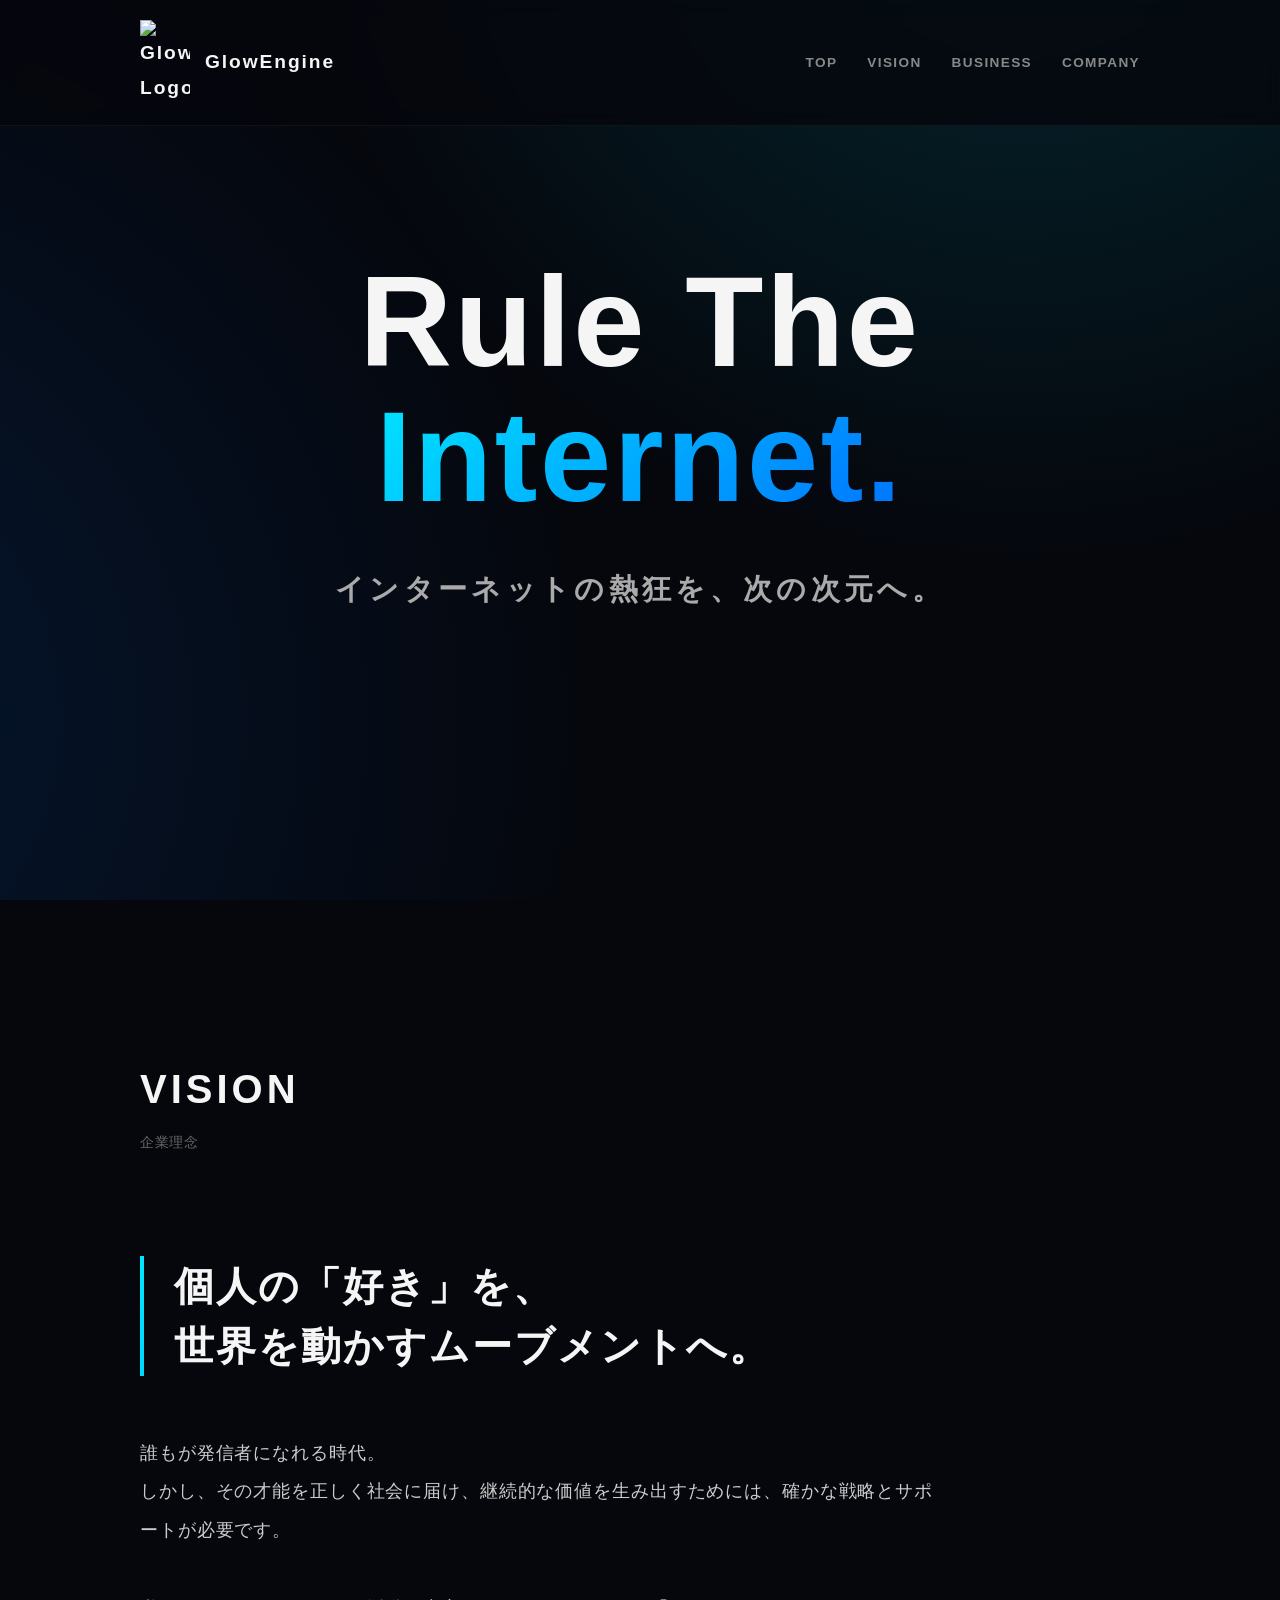
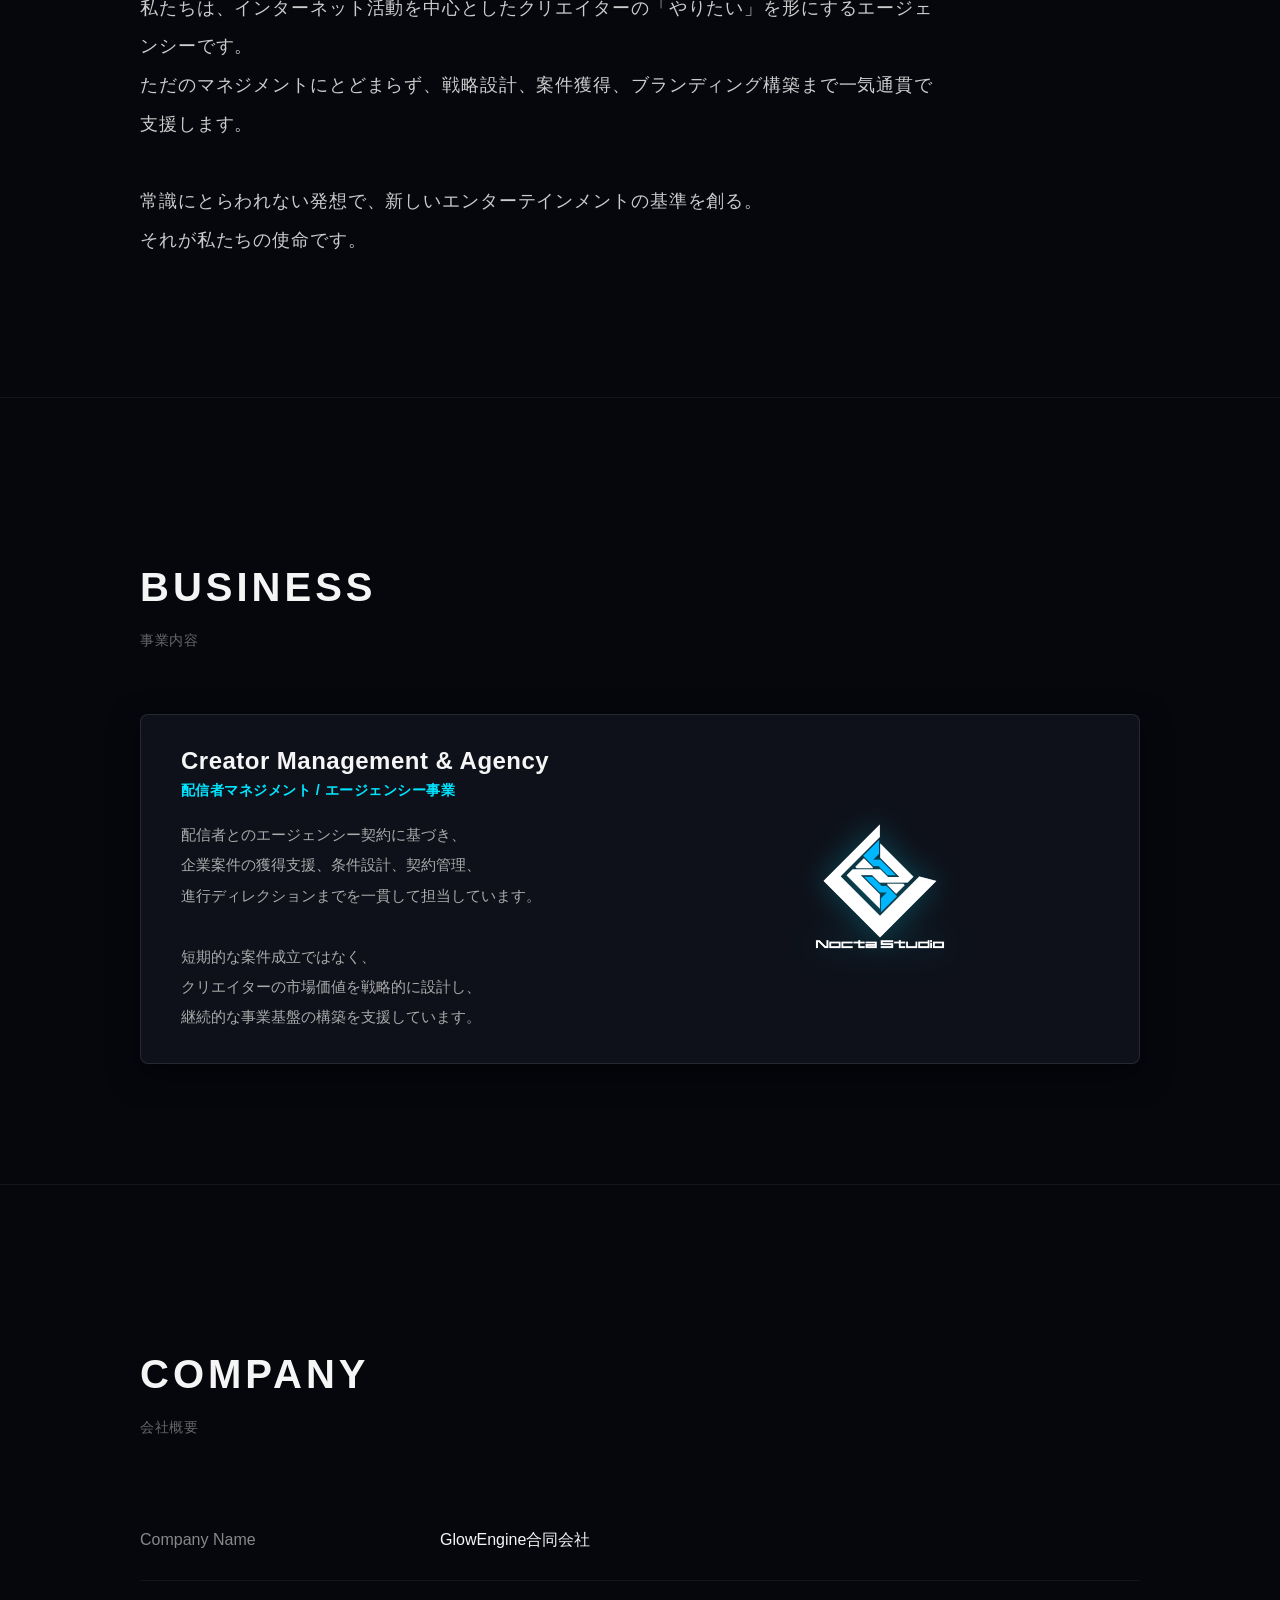
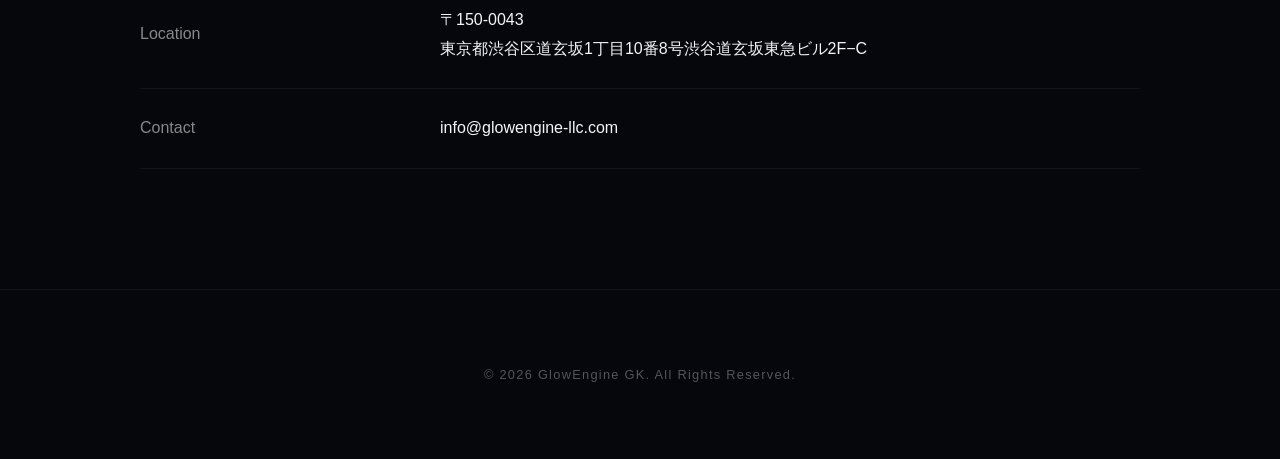
==== index.html @ 09562a4b "Update index.html" ====
<!DOCTYPE html>
<html lang="ja">
<head>
    <meta charset="UTF-8">
    <meta name="viewport" content="width=device-width, initial-scale=1.0">
    <title>GlowEngine合同会社 | CREATOR AGENCY</title>
    <style>
        /* =========================================
            基本設定・カラーパレット
           ========================================= */
        :root { 
            --bg-color: #05070d; 
            --text-color: #f5f5f5; 
            --gradient: linear-gradient(135deg, #00e5ff 0%, #0072ff 100%);
            --accent: #00e5ff; 
            --card-bg: #0e111a; 
        }

        /* スムーズスクロール有効化 */
        html {
            scroll-behavior: smooth;
        }

        body { 
            font-family: "Helvetica Neue", Arial, "Hiragino Sans", sans-serif; 
            margin: 0; 
            background-color: var(--bg-color); 
            background-image: 
                radial-gradient(circle at 80% -20%, rgba(0, 229, 255, 0.15), transparent 50%),
                radial-gradient(circle at -20% 80%, rgba(0, 114, 255, 0.15), transparent 50%);
            background-attachment: fixed; 
            color: var(--text-color); 
            line-height: 1.8; 
            -webkit-font-smoothing: antialiased; 
        }

        a { text-decoration: none; color: inherit; transition: 0.3s; }
        img { max-width: 100%; height: auto; display: block; }
        
        .nowrap { white-space: nowrap; }

        /* =========================================
            レイアウト共通設定
           ========================================= */
        .container { max-width: 1000px; margin: 0 auto; padding: 0 5%; }
        .section { padding: 120px 0; border-bottom: 1px solid rgba(255, 255, 255, 0.05); }
        
        .section-title { 
            font-size: 2.5rem; 
            font-weight: 800; 
            letter-spacing: 0.1em; 
            margin-bottom: 60px; 
            text-transform: uppercase; 
        }
        .section-title span { 
            display: block; 
            font-size: 0.9rem; 
            color: #666; 
            font-weight: 400; 
            margin-top: 5px; 
            letter-spacing: 0.05em; 
        }

        /* =========================================
            ヘッダー（ナビゲーション追加）
           ========================================= */
        header { 
            padding: 20px 0; 
            position: fixed; /* スクロール追従 */
            width: 100%; 
            top: 0; 
            z-index: 100; 
            background: rgba(5, 7, 13, 0.8);
            backdrop-filter: blur(10px);
            border-bottom: 1px solid rgba(255, 255, 255, 0.05);
        }
        .header-inner { display: flex; justify-content: space-between; align-items: center; }
        
        .logo { 
            font-size: 1.2rem; 
            font-weight: bold; 
            letter-spacing: 0.1em;
            display: flex;       
            align-items: center; 
            gap: 15px; 
        }
        
        .header-logo-img {
            width: 50px; 
            height: auto;
        }

        /* ナビゲーションメニュー */
        nav ul {
            display: flex;
            list-style: none;
            gap: 30px;
            margin: 0;
            padding: 0;
        }
        nav ul li a {
            font-size: 0.85rem;
            font-weight: 600;
            letter-spacing: 0.1em;
            color: #888;
            text-transform: uppercase;
        }
        nav ul li a:hover {
            color: var(--accent);
        }

        /* =========================================
            HEROセクション
           ========================================= */
        .hero { height: 100vh; display: flex; align-items: center; justify-content: center; text-align: center; position: relative;}
        .hero .container { width: 100%; } 
        
        .hero-title { 
            font-size: clamp(4rem, 10vw, 8rem); 
            font-weight: 900; 
            line-height: 1.05; 
            letter-spacing: 0.02em; 
            margin: 0;
        }
        .hero-title .highlight {
            background: var(--gradient);
            -webkit-background-clip: text;
            -webkit-text-fill-color: transparent;
            display: inline-block;
        }
        .hero-subtitle {
            color: #aaa; 
            margin-top: 40px; 
            letter-spacing: 0.15em;
            font-size: clamp(1.2rem, 2.5vw, 1.8rem); 
            font-weight: bold;
        }

        /* =========================================
            VISION（企業理念）
           ========================================= */
        .vision-container { display: flex; flex-direction: column; }
        .vision-catch {
            font-size: clamp(1.8rem, 4vw, 2.5rem);
            font-weight: 800;
            line-height: 1.5;
            margin-bottom: 40px;
            letter-spacing: 0.05em;
            border-left: 4px solid;
            border-image: var(--gradient) 1;
            padding-left: 30px;
        }
        .vision-text {
            font-size: 1.1rem;
            color: #ccc;
            line-height: 2.2;
            max-width: 800px;
            letter-spacing: 0.05em;
        }

        /* =========================================
            BUSINESS（事業内容）
           ========================================= */
        .production-card {
            background: var(--card-bg);
            border: 1px solid rgba(255, 255, 255, 0.1);
            padding: 30px 40px;
            display: flex;
            align-items: center;
            justify-content: space-between;
            flex-wrap: wrap;
            gap: 40px;
            border-radius: 8px;
            box-shadow: 0 10px 30px rgba(0, 0, 0, 0.5); 
            overflow: hidden; 
            position: relative; 
        }
        
        .production-info { flex: 1; min-width: 300px; z-index: 2; }
        
        .production-name { 
            font-size: clamp(1.2rem, 3.5vw, 1.5rem); 
            font-weight: 800; 
            margin-bottom: 20px; 
            letter-spacing: 0.02em; 
            line-height: 1.3;
            white-space: nowrap; 
        }
        .production-name span {
            display: block;
            font-size: 0.9rem;
            color: var(--accent);
            margin-top: 5px;
            font-weight: bold;
            white-space: normal; 
        }

        .production-desc { color: #aaa; margin-bottom: 0; font-size: 0.95rem; line-height: 2.0; }

        .production-image-container {
            flex: 1; 
            min-width: 200px; 
            height: 200px; 
            display: flex; 
            align-items: center; 
            justify-content: center; 
            position: relative; 
            z-index: 1;
        }

        /* 事務所アイコン（nocta-icon._white.png）の設定 */
        .production-logo-img {
            max-width: 220px; 
            height: auto;
            position: relative;
            z-index: 2;
            /* 少し光らせるエフェクト */
            filter: drop-shadow(0 0 15px rgba(0, 229, 255, 0.3));
        }

        /* =========================================
            COMPANY（会社概要）
           ========================================= */
        .company-table { width: 100%; border-collapse: collapse; }
        .company-table th, .company-table td { padding: 25px 0; border-bottom: 1px solid rgba(255, 255, 255, 0.05); text-align: left;}
        .company-table th { width: 30%; color: #888; font-weight: normal; }

        /* =========================================
            フッター
           ========================================= */
        footer { padding: 60px 0; text-align: center; font-size: 0.8rem; color: #555; letter-spacing: 0.1em; }

        /* =========================================
            レスポンシブ
           ========================================= */
        @media (max-width: 768px) {
            header { padding: 15px 0; }
            nav { display: none; } /* スマホではナビを非表示にする（一般的） */
            .hero { height: 70vh; }
            .section { padding: 60px 0; }
            .section-title { margin-bottom: 40px; }

            .hero-subtitle { 
                font-size: clamp(0.9rem, 3.5vw, 1.2rem); 
                letter-spacing: 0.05em; 
            }
            .vision-catch { 
                font-size: clamp(1.2rem, 5vw, 1.5rem); 
                padding-left: 15px; 
                letter-spacing: 0.02em; 
            }

            .production-card { 
                padding: 25px 20px; 
                gap: 10px; 
                flex-direction: column; 
            }
            .production-image-container { 
                order: -1; 
                height: 120px; 
                min-width: 100%; 
            }
            .production-logo-img { max-width: 140px; } 
            
            .company-table th, .company-table td { display: block; width: 100%; padding: 10px 0;}
            .company-table th { border: none; padding-bottom: 0; }
            .production-name { white-space: normal; } 
            .pc-br { display: none; }
        }
    </style>
</head>
<body>

    <header>
        <div class="container header-inner">
            <a href="#" class="logo">
                <img src="./company_logo.png" alt="GlowEngine Logo" class="header-logo-img">
                <span>GlowEngine</span>
            </a>
            <nav>
                <ul>
                    <li><a href="#">Top</a></li>
                    <li><a href="#vision">Vision</a></li>
                    <li><a href="#business">Business</a></li>
                    <li><a href="#company">Company</a></li>
                </ul>
            </nav>
        </div>
    </header>

    <section class="hero">
        <div class="container">
            <h1 class="hero-title">Rule The<br><span class="highlight">Internet.</span></h1>
            <p class="hero-subtitle">インターネットの熱狂を、<span class="nowrap">次の次元へ。</span></p>
        </div>
    </section>

    <section id="vision" class="section">
        <div class="container vision-container">
            <h2 class="section-title">Vision<span>企業理念</span></h2>
            
            <h3 class="vision-catch">
                個人の「好き」を、<br>
                世界を動かす<span class="nowrap">ムーブメントへ。</span>
            </h3>
            
            <p class="vision-text">
                誰もが発信者になれる時代。<br>
                しかし、その才能を正しく社会に届け、継続的な価値を生み出すためには、確かな戦略とサポートが必要です。<br><br class="pc-br">
                私たちは、インターネット活動を中心としたクリエイターの「やりたい」を形にするエージェンシーです。<br>
                ただのマネジメントにとどまらず、戦略設計、案件獲得、ブランディング構築まで一気通貫で支援します。<br><br class="pc-br">
                常識にとらわれない発想で、新しいエンターテインメントの基準を創る。<br>
                それが私たちの使命です。
            </p>
        </div>
    </section>

    <section id="business" class="section">
        <div class="container">
            <h2 class="section-title">Business<span>事業内容</span></h2>
            
            <div class="production-card">
                <div class="production-info">
                    <div class="production-name">
                        Creator Management & Agency
                        <span>配信者マネジメント / エージェンシー事業</span>
                    </div>
                    <p class="production-desc">
                        配信者とのエージェンシー契約に基づき、<br class="pc-br">
                        企業案件の獲得支援、条件設計、契約管理、<br class="pc-br">
                        進行ディレクションまでを一貫して担当しています。<br>
                        <br class="pc-br">
                        短期的な案件成立ではなく、<br class="pc-br">
                        クリエイターの市場価値を戦略的に設計し、<br class="pc-br">
                        継続的な事業基盤の構築を支援しています。
                    </p>
                </div>
                
                <div class="production-image-container">
                    <img src="./nocta-icon._white.png" alt="Nocta Icon" class="production-logo-img">
                </div>
            </div>
        </div>
    </section>

    <section id="company" class="section">
        <div class="container">
            <h2 class="section-title">Company<span>会社概要</span></h2>
            <table class="company-table">
                <tr><th>Company Name</th><td>GlowEngine合同会社</td></tr>
                <tr><th>Location</th><td>〒150-0043<br>東京都渋谷区道玄坂1丁目10番8号渋谷道玄坂東急ビル2F−C</td></tr>
                <tr><th>Contact</th><td>info@glowengine-llc.com</td></tr>
            </table>
        </div>
    </section>

    <footer>
        <div class="container">
            <p>&copy; 2026 GlowEngine GK. All Rights Reserved.</p>
        </div>
    </footer>

</body>
</html>
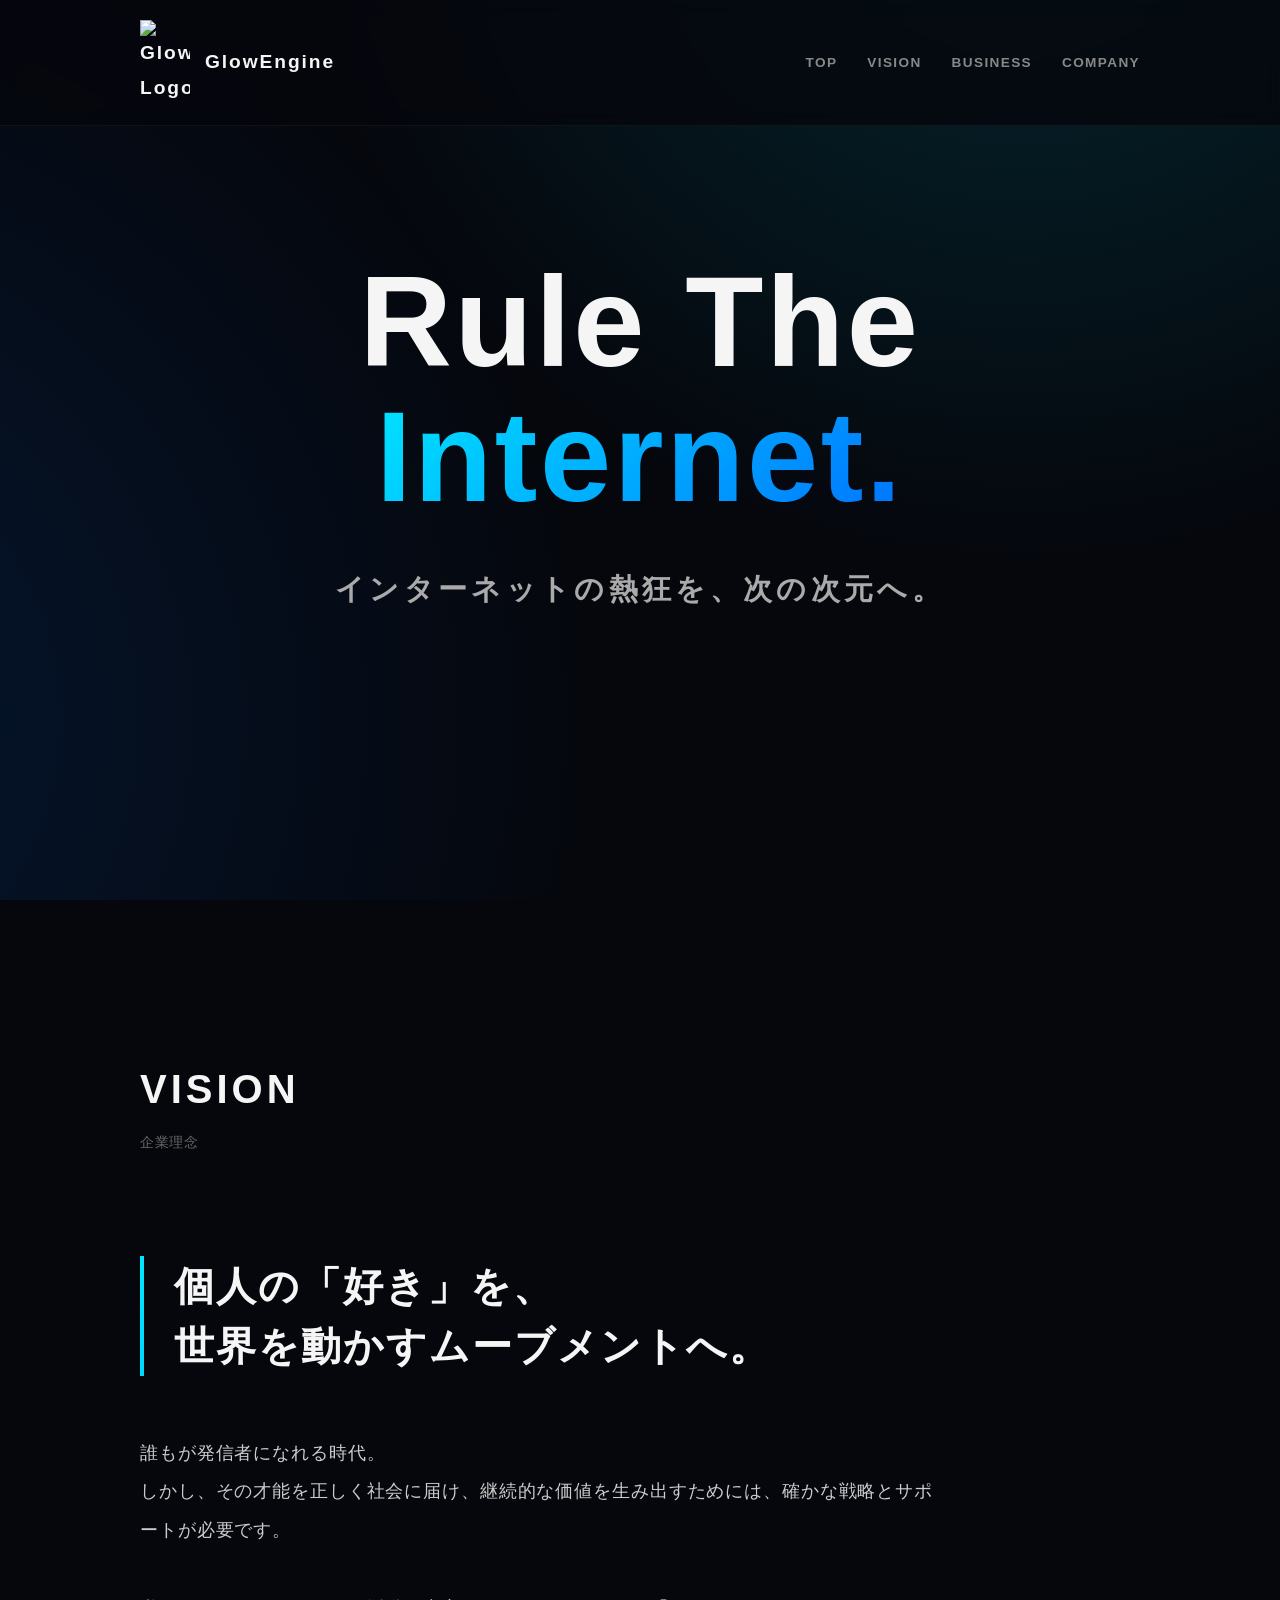
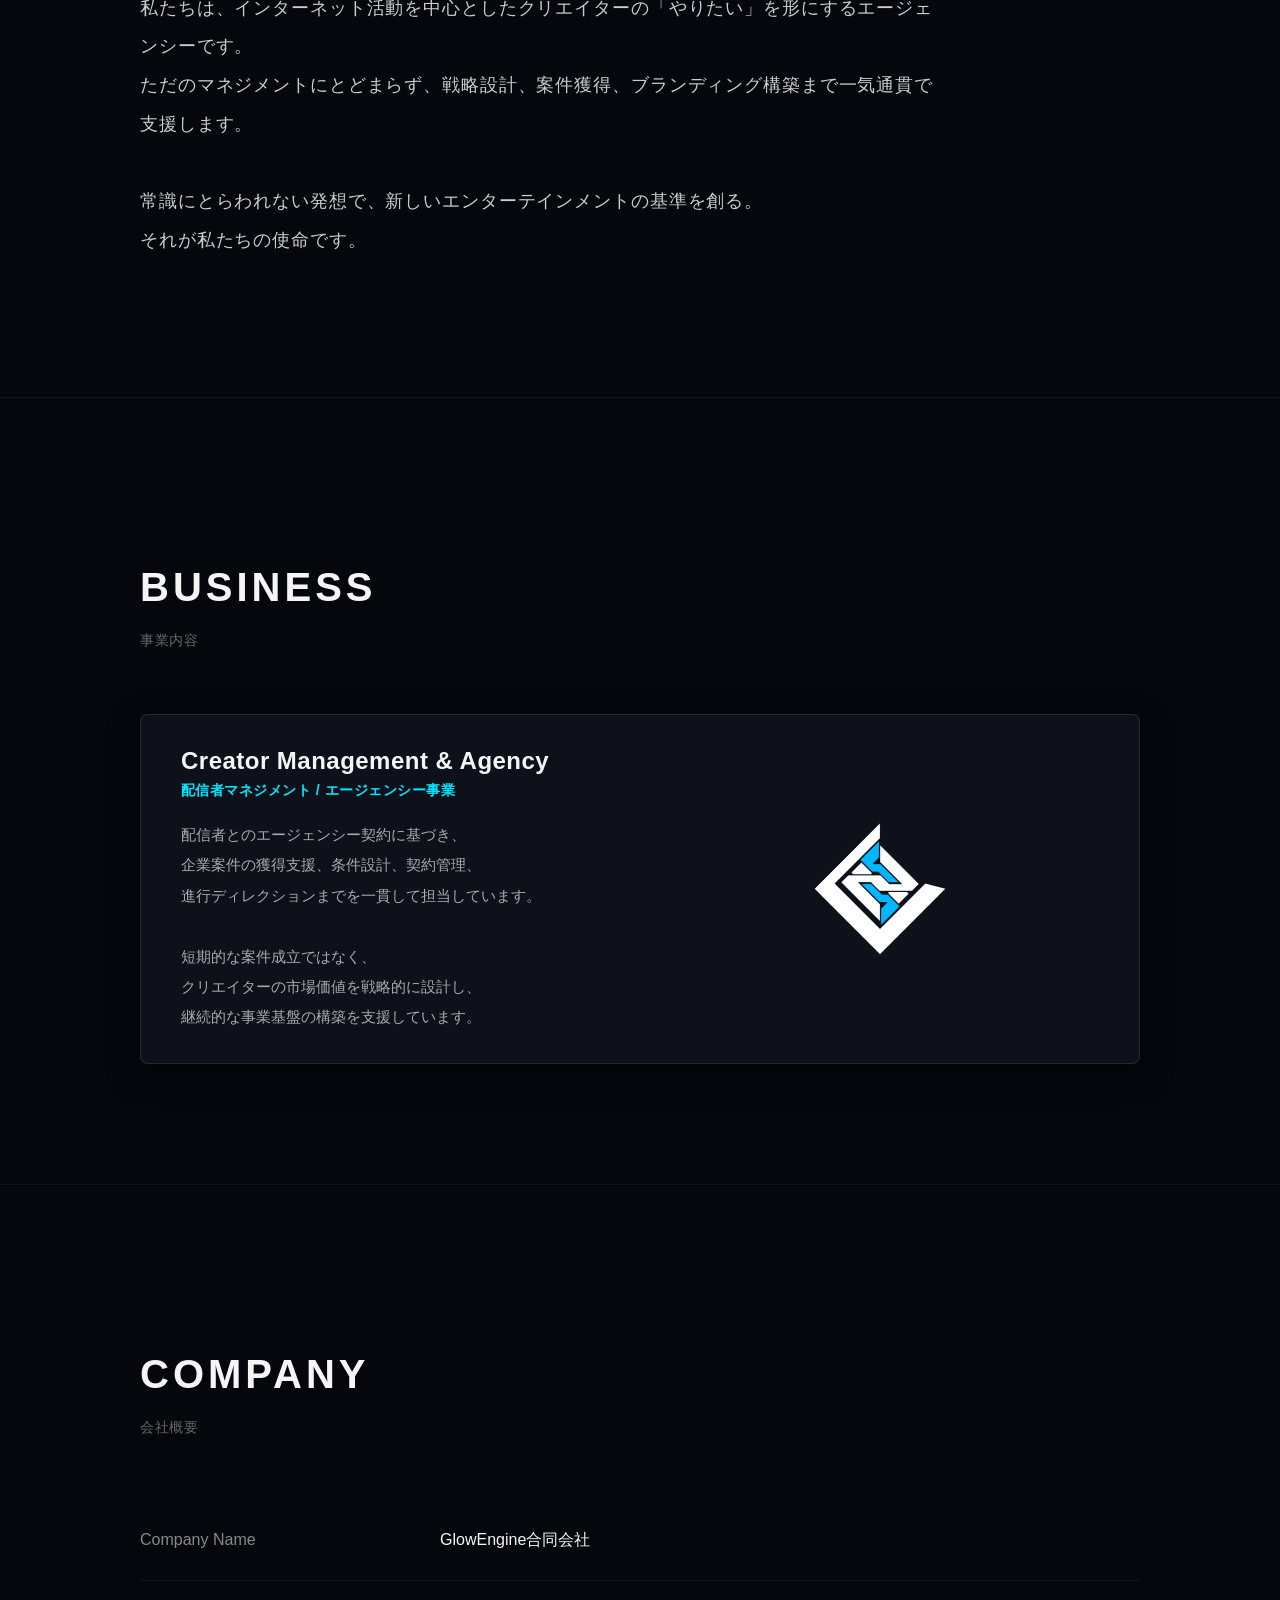
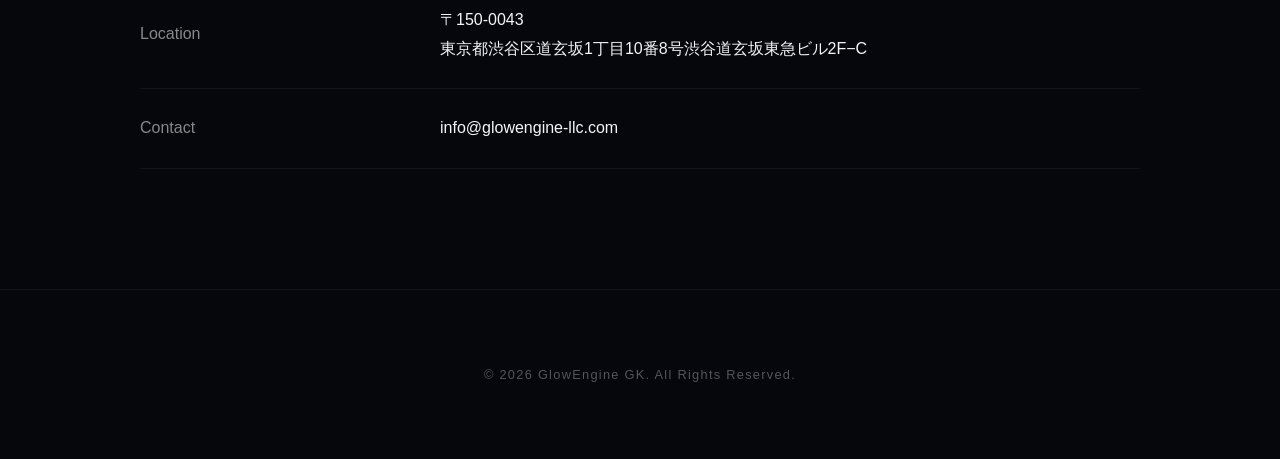
==== commit 1d947186: "Update index.html" ====
--- a/index.html
+++ b/index.html
@@ -1,364 +1,428 @@
 <!DOCTYPE html>
 <html lang="ja">
 <head>
-    <meta charset="UTF-8">
-    <meta name="viewport" content="width=device-width, initial-scale=1.0">
-    <title>GlowEngine合同会社 | CREATOR AGENCY</title>
-    <style>
-        /* =========================================
-            基本設定・カラーパレット
-           ========================================= */
-        :root { 
-            --bg-color: #05070d; 
-            --text-color: #f5f5f5; 
-            --gradient: linear-gradient(135deg, #00e5ff 0%, #0072ff 100%);
-            --accent: #00e5ff; 
-            --card-bg: #0e111a; 
-        }
-
-        /* スムーズスクロール有効化 */
-        html {
-            scroll-behavior: smooth;
-        }
-
-        body { 
-            font-family: "Helvetica Neue", Arial, "Hiragino Sans", sans-serif; 
-            margin: 0; 
-            background-color: var(--bg-color); 
-            background-image: 
-                radial-gradient(circle at 80% -20%, rgba(0, 229, 255, 0.15), transparent 50%),
-                radial-gradient(circle at -20% 80%, rgba(0, 114, 255, 0.15), transparent 50%);
-            background-attachment: fixed; 
-            color: var(--text-color); 
-            line-height: 1.8; 
-            -webkit-font-smoothing: antialiased; 
-        }
-
-        a { text-decoration: none; color: inherit; transition: 0.3s; }
-        img { max-width: 100%; height: auto; display: block; }
+<meta charset="UTF-8">
+<meta name="viewport" content="width=device-width, initial-scale=1.0">
+<title>GlowEngine合同会社 | CREATOR AGENCY</title>
+
+<style>
+:root { 
+    --bg-color: #05070d; 
+    --text-color: #f5f5f5; 
+    --gradient: linear-gradient(135deg, #00e5ff 0%, #0072ff 100%);
+    --accent: #00e5ff; 
+    --card-bg: #0e111a; 
+}
+
+html {
+    scroll-behavior: smooth;
+}
+
+body { 
+    font-family: "Helvetica Neue", Arial, "Hiragino Sans", sans-serif; 
+    margin: 0; 
+    background-color: var(--bg-color); 
+    background-image: 
+        radial-gradient(circle at 80% -20%, rgba(0, 229, 255, 0.15), transparent 50%),
+        radial-gradient(circle at -20% 80%, rgba(0, 114, 255, 0.15), transparent 50%);
+    background-attachment: fixed; 
+    color: var(--text-color); 
+    line-height: 1.8; 
+    -webkit-font-smoothing: antialiased; 
+}
+
+a { text-decoration: none; color: inherit; transition: 0.3s; }
+img { max-width: 100%; height: auto; display: block; }
+
+.nowrap { white-space: nowrap; }
+
+.container { max-width: 1000px; margin: 0 auto; padding: 0 5%; }
+.section { padding: 120px 0; border-bottom: 1px solid rgba(255, 255, 255, 0.05); }
+
+.section-title { 
+    font-size: 2.5rem; 
+    font-weight: 800; 
+    letter-spacing: 0.1em; 
+    margin-bottom: 60px; 
+    text-transform: uppercase; 
+}
+
+.section-title span { 
+    display: block; 
+    font-size: 0.9rem; 
+    color: #666; 
+    font-weight: 400; 
+    margin-top: 5px; 
+    letter-spacing: 0.05em; 
+}
+
+header { 
+    padding: 20px 0; 
+    position: fixed;
+    width: 100%; 
+    top: 0; 
+    z-index: 100; 
+    background: rgba(5, 7, 13, 0.8);
+    backdrop-filter: blur(10px);
+    border-bottom: 1px solid rgba(255, 255, 255, 0.05);
+}
+
+.header-inner { 
+    display: flex; 
+    justify-content: space-between; 
+    align-items: center; 
+}
+
+.logo { 
+    font-size: 1.2rem; 
+    font-weight: bold; 
+    letter-spacing: 0.1em;
+    display: flex;       
+    align-items: center; 
+    gap: 15px; 
+}
+
+.header-logo-img {
+    width: 50px; 
+    height: auto;
+}
+
+nav ul {
+    display: flex;
+    list-style: none;
+    gap: 30px;
+    margin: 0;
+    padding: 0;
+}
+
+nav ul li a {
+    font-size: 0.85rem;
+    font-weight: 600;
+    letter-spacing: 0.1em;
+    color: #888;
+    text-transform: uppercase;
+}
+
+nav ul li a:hover {
+    color: var(--accent);
+}
+
+.hero { 
+    height: 100vh; 
+    display: flex; 
+    align-items: center; 
+    justify-content: center; 
+    text-align: center; 
+    position: relative;
+}
+
+.hero .container { width: 100%; } 
+
+.hero-title { 
+    font-size: clamp(4rem, 10vw, 8rem); 
+    font-weight: 900; 
+    line-height: 1.05; 
+    letter-spacing: 0.02em; 
+    margin: 0;
+}
+
+.hero-title .highlight {
+    background: var(--gradient);
+    -webkit-background-clip: text;
+    -webkit-text-fill-color: transparent;
+    display: inline-block;
+}
+
+.hero-subtitle {
+    color: #aaa; 
+    margin-top: 40px; 
+    letter-spacing: 0.15em;
+    font-size: clamp(1.2rem, 2.5vw, 1.8rem); 
+    font-weight: bold;
+}
+
+.vision-container { 
+    display: flex; 
+    flex-direction: column; 
+}
+
+.vision-catch {
+    font-size: clamp(1.8rem, 4vw, 2.5rem);
+    font-weight: 800;
+    line-height: 1.5;
+    margin-bottom: 40px;
+    letter-spacing: 0.05em;
+    border-left: 4px solid;
+    border-image: var(--gradient) 1;
+    padding-left: 30px;
+}
+
+.vision-text {
+    font-size: 1.1rem;
+    color: #ccc;
+    line-height: 2.2;
+    max-width: 800px;
+    letter-spacing: 0.05em;
+}
+
+.production-card {
+    background: var(--card-bg);
+    border: 1px solid rgba(255, 255, 255, 0.1);
+    padding: 30px 40px;
+    display: flex;
+    align-items: center;
+    justify-content: space-between;
+    flex-wrap: wrap;
+    gap: 40px;
+    border-radius: 8px;
+    box-shadow: 0 10px 30px rgba(0, 0, 0, 0.5);
+    overflow: hidden; 
+    position: relative; 
+}
+
+.production-info { 
+    flex: 1; 
+    min-width: 300px; 
+    z-index: 2; 
+}
+
+.production-name { 
+    font-size: clamp(1.2rem, 3.5vw, 1.5rem); 
+    font-weight: 800; 
+    margin-bottom: 20px; 
+    letter-spacing: 0.02em; 
+    line-height: 1.3;
+    white-space: nowrap; 
+}
+
+.production-name span {
+    display: block;
+    font-size: 0.9rem;
+    color: var(--accent);
+    margin-top: 5px;
+    font-weight: bold;
+    white-space: normal; 
+}
+
+.production-desc { 
+    color: #aaa; 
+    margin-bottom: 0; 
+    font-size: 0.95rem; 
+    line-height: 2.0; 
+}
+
+.production-image-container {
+    flex: 1; 
+    min-width: 200px; 
+    height: 200px; 
+    display: flex; 
+    align-items: center; 
+    justify-content: center; 
+    position: relative; 
+    z-index: 1;
+}
+
+.production-logo-img {
+    max-width: 220px; 
+    height: auto;
+    position: relative;
+    z-index: 2;
+    filter: none;
+    box-shadow: none;
+}
+
+.company-table { 
+    width: 100%; 
+    border-collapse: collapse; 
+}
+
+.company-table th, 
+.company-table td { 
+    padding: 25px 0; 
+    border-bottom: 1px solid rgba(255, 255, 255, 0.05); 
+    text-align: left;
+}
+
+.company-table th { 
+    width: 30%; 
+    color: #888; 
+    font-weight: normal; 
+}
+
+footer { 
+    padding: 60px 0; 
+    text-align: center; 
+    font-size: 0.8rem; 
+    color: #555; 
+    letter-spacing: 0.1em; 
+}
+
+@media (max-width: 768px) {
+    header { padding: 15px 0; }
+
+    nav { display: none; }
+
+    .hero { height: 70vh; }
+
+    .section { padding: 60px 0; }
+
+    .section-title { margin-bottom: 40px; }
+
+    .hero-subtitle { 
+        font-size: clamp(0.9rem, 3.5vw, 1.2rem); 
+        letter-spacing: 0.05em; 
+    }
+
+    .vision-catch { 
+        font-size: clamp(1.2rem, 5vw, 1.5rem); 
+        padding-left: 15px; 
+        letter-spacing: 0.02em; 
+    }
+
+    .production-card { 
+        padding: 25px 20px; 
+        gap: 10px; 
+        flex-direction: column; 
+    }
+
+    .production-image-container { 
+        order: -1; 
+        height: 120px; 
+        min-width: 100%; 
+    }
+
+    .production-logo-img { 
+        max-width: 140px;
+        filter: none;
+        box-shadow: none;
+    } 
+    
+    .company-table th, 
+    .company-table td { 
+        display: block; 
+        width: 100%; 
+        padding: 10px 0;
+    }
+
+    .company-table th { 
+        border: none; 
+        padding-bottom: 0; 
+    }
+
+    .production-name { white-space: normal; } 
+
+    .pc-br { display: none; }
+}
+</style>
+</head>
+
+<body>
+
+<header>
+    <div class="container header-inner">
+        <a href="#" class="logo">
+            <img src="./company_logo.png" alt="GlowEngine Logo" class="header-logo-img">
+            <span>GlowEngine</span>
+        </a>
+
+        <nav>
+            <ul>
+                <li><a href="#">Top</a></li>
+                <li><a href="#vision">Vision</a></li>
+                <li><a href="#business">Business</a></li>
+                <li><a href="#company">Company</a></li>
+            </ul>
+        </nav>
+    </div>
+</header>
+
+<section class="hero">
+    <div class="container">
+        <h1 class="hero-title">
+            Rule The<br>
+            <span class="highlight">Internet.</span>
+        </h1>
+        <p class="hero-subtitle">
+            インターネットの熱狂を、<span class="nowrap">次の次元へ。</span>
+        </p>
+    </div>
+</section>
+
+<section id="vision" class="section">
+    <div class="container vision-container">
+        <h2 class="section-title">Vision<span>企業理念</span></h2>
         
-        .nowrap { white-space: nowrap; }
-
-        /* =========================================
-            レイアウト共通設定
-           ========================================= */
-        .container { max-width: 1000px; margin: 0 auto; padding: 0 5%; }
-        .section { padding: 120px 0; border-bottom: 1px solid rgba(255, 255, 255, 0.05); }
+        <h3 class="vision-catch">
+            個人の「好き」を、<br>
+            世界を動かす<span class="nowrap">ムーブメントへ。</span>
+        </h3>
         
-        .section-title { 
-            font-size: 2.5rem; 
-            font-weight: 800; 
-            letter-spacing: 0.1em; 
-            margin-bottom: 60px; 
-            text-transform: uppercase; 
-        }
-        .section-title span { 
-            display: block; 
-            font-size: 0.9rem; 
-            color: #666; 
-            font-weight: 400; 
-            margin-top: 5px; 
-            letter-spacing: 0.05em; 
-        }
-
-        /* =========================================
-            ヘッダー（ナビゲーション追加）
-           ========================================= */
-        header { 
-            padding: 20px 0; 
-            position: fixed; /* スクロール追従 */
-            width: 100%; 
-            top: 0; 
-            z-index: 100; 
-            background: rgba(5, 7, 13, 0.8);
-            backdrop-filter: blur(10px);
-            border-bottom: 1px solid rgba(255, 255, 255, 0.05);
-        }
-        .header-inner { display: flex; justify-content: space-between; align-items: center; }
+        <p class="vision-text">
+            誰もが発信者になれる時代。<br>
+            しかし、その才能を正しく社会に届け、継続的な価値を生み出すためには、確かな戦略とサポートが必要です。<br><br class="pc-br">
+            私たちは、インターネット活動を中心としたクリエイターの「やりたい」を形にするエージェンシーです。<br>
+            ただのマネジメントにとどまらず、戦略設計、案件獲得、ブランディング構築まで一気通貫で支援します。<br><br class="pc-br">
+            常識にとらわれない発想で、新しいエンターテインメントの基準を創る。<br>
+            それが私たちの使命です。
+        </p>
+    </div>
+</section>
+
+<section id="business" class="section">
+    <div class="container">
+        <h2 class="section-title">Business<span>事業内容</span></h2>
         
-        .logo { 
-            font-size: 1.2rem; 
-            font-weight: bold; 
-            letter-spacing: 0.1em;
-            display: flex;       
-            align-items: center; 
-            gap: 15px; 
-        }
-        
-        .header-logo-img {
-            width: 50px; 
-            height: auto;
-        }
-
-        /* ナビゲーションメニュー */
-        nav ul {
-            display: flex;
-            list-style: none;
-            gap: 30px;
-            margin: 0;
-            padding: 0;
-        }
-        nav ul li a {
-            font-size: 0.85rem;
-            font-weight: 600;
-            letter-spacing: 0.1em;
-            color: #888;
-            text-transform: uppercase;
-        }
-        nav ul li a:hover {
-            color: var(--accent);
-        }
-
-        /* =========================================
-            HEROセクション
-           ========================================= */
-        .hero { height: 100vh; display: flex; align-items: center; justify-content: center; text-align: center; position: relative;}
-        .hero .container { width: 100%; } 
-        
-        .hero-title { 
-            font-size: clamp(4rem, 10vw, 8rem); 
-            font-weight: 900; 
-            line-height: 1.05; 
-            letter-spacing: 0.02em; 
-            margin: 0;
-        }
-        .hero-title .highlight {
-            background: var(--gradient);
-            -webkit-background-clip: text;
-            -webkit-text-fill-color: transparent;
-            display: inline-block;
-        }
-        .hero-subtitle {
-            color: #aaa; 
-            margin-top: 40px; 
-            letter-spacing: 0.15em;
-            font-size: clamp(1.2rem, 2.5vw, 1.8rem); 
-            font-weight: bold;
-        }
-
-        /* =========================================
-            VISION（企業理念）
-           ========================================= */
-        .vision-container { display: flex; flex-direction: column; }
-        .vision-catch {
-            font-size: clamp(1.8rem, 4vw, 2.5rem);
-            font-weight: 800;
-            line-height: 1.5;
-            margin-bottom: 40px;
-            letter-spacing: 0.05em;
-            border-left: 4px solid;
-            border-image: var(--gradient) 1;
-            padding-left: 30px;
-        }
-        .vision-text {
-            font-size: 1.1rem;
-            color: #ccc;
-            line-height: 2.2;
-            max-width: 800px;
-            letter-spacing: 0.05em;
-        }
-
-        /* =========================================
-            BUSINESS（事業内容）
-           ========================================= */
-        .production-card {
-            background: var(--card-bg);
-            border: 1px solid rgba(255, 255, 255, 0.1);
-            padding: 30px 40px;
-            display: flex;
-            align-items: center;
-            justify-content: space-between;
-            flex-wrap: wrap;
-            gap: 40px;
-            border-radius: 8px;
-            box-shadow: 0 10px 30px rgba(0, 0, 0, 0.5); 
-            overflow: hidden; 
-            position: relative; 
-        }
-        
-        .production-info { flex: 1; min-width: 300px; z-index: 2; }
-        
-        .production-name { 
-            font-size: clamp(1.2rem, 3.5vw, 1.5rem); 
-            font-weight: 800; 
-            margin-bottom: 20px; 
-            letter-spacing: 0.02em; 
-            line-height: 1.3;
-            white-space: nowrap; 
-        }
-        .production-name span {
-            display: block;
-            font-size: 0.9rem;
-            color: var(--accent);
-            margin-top: 5px;
-            font-weight: bold;
-            white-space: normal; 
-        }
-
-        .production-desc { color: #aaa; margin-bottom: 0; font-size: 0.95rem; line-height: 2.0; }
-
-        .production-image-container {
-            flex: 1; 
-            min-width: 200px; 
-            height: 200px; 
-            display: flex; 
-            align-items: center; 
-            justify-content: center; 
-            position: relative; 
-            z-index: 1;
-        }
-
-        /* 事務所アイコン（nocta-icon._white.png）の設定 */
-        .production-logo-img {
-            max-width: 220px; 
-            height: auto;
-            position: relative;
-            z-index: 2;
-            /* 少し光らせるエフェクト */
-            filter: drop-shadow(0 0 15px rgba(0, 229, 255, 0.3));
-        }
-
-        /* =========================================
-            COMPANY（会社概要）
-           ========================================= */
-        .company-table { width: 100%; border-collapse: collapse; }
-        .company-table th, .company-table td { padding: 25px 0; border-bottom: 1px solid rgba(255, 255, 255, 0.05); text-align: left;}
-        .company-table th { width: 30%; color: #888; font-weight: normal; }
-
-        /* =========================================
-            フッター
-           ========================================= */
-        footer { padding: 60px 0; text-align: center; font-size: 0.8rem; color: #555; letter-spacing: 0.1em; }
-
-        /* =========================================
-            レスポンシブ
-           ========================================= */
-        @media (max-width: 768px) {
-            header { padding: 15px 0; }
-            nav { display: none; } /* スマホではナビを非表示にする（一般的） */
-            .hero { height: 70vh; }
-            .section { padding: 60px 0; }
-            .section-title { margin-bottom: 40px; }
-
-            .hero-subtitle { 
-                font-size: clamp(0.9rem, 3.5vw, 1.2rem); 
-                letter-spacing: 0.05em; 
-            }
-            .vision-catch { 
-                font-size: clamp(1.2rem, 5vw, 1.5rem); 
-                padding-left: 15px; 
-                letter-spacing: 0.02em; 
-            }
-
-            .production-card { 
-                padding: 25px 20px; 
-                gap: 10px; 
-                flex-direction: column; 
-            }
-            .production-image-container { 
-                order: -1; 
-                height: 120px; 
-                min-width: 100%; 
-            }
-            .production-logo-img { max-width: 140px; } 
+        <div class="production-card">
+            <div class="production-info">
+                <div class="production-name">
+                    Creator Management & Agency
+                    <span>配信者マネジメント / エージェンシー事業</span>
+                </div>
+
+                <p class="production-desc">
+                    配信者とのエージェンシー契約に基づき、<br class="pc-br">
+                    企業案件の獲得支援、条件設計、契約管理、<br class="pc-br">
+                    進行ディレクションまでを一貫して担当しています。<br>
+                    <br class="pc-br">
+                    短期的な案件成立ではなく、<br class="pc-br">
+                    クリエイターの市場価値を戦略的に設計し、<br class="pc-br">
+                    継続的な事業基盤の構築を支援しています。
+                </p>
+            </div>
             
-            .company-table th, .company-table td { display: block; width: 100%; padding: 10px 0;}
-            .company-table th { border: none; padding-bottom: 0; }
-            .production-name { white-space: normal; } 
-            .pc-br { display: none; }
-        }
-    </style>
-</head>
-<body>
-
-    <header>
-        <div class="container header-inner">
-            <a href="#" class="logo">
-                <img src="./company_logo.png" alt="GlowEngine Logo" class="header-logo-img">
-                <span>GlowEngine</span>
-            </a>
-            <nav>
-                <ul>
-                    <li><a href="#">Top</a></li>
-                    <li><a href="#vision">Vision</a></li>
-                    <li><a href="#business">Business</a></li>
-                    <li><a href="#company">Company</a></li>
-                </ul>
-            </nav>
-        </div>
-    </header>
-
-    <section class="hero">
-        <div class="container">
-            <h1 class="hero-title">Rule The<br><span class="highlight">Internet.</span></h1>
-            <p class="hero-subtitle">インターネットの熱狂を、<span class="nowrap">次の次元へ。</span></p>
-        </div>
-    </section>
-
-    <section id="vision" class="section">
-        <div class="container vision-container">
-            <h2 class="section-title">Vision<span>企業理念</span></h2>
-            
-            <h3 class="vision-catch">
-                個人の「好き」を、<br>
-                世界を動かす<span class="nowrap">ムーブメントへ。</span>
-            </h3>
-            
-            <p class="vision-text">
-                誰もが発信者になれる時代。<br>
-                しかし、その才能を正しく社会に届け、継続的な価値を生み出すためには、確かな戦略とサポートが必要です。<br><br class="pc-br">
-                私たちは、インターネット活動を中心としたクリエイターの「やりたい」を形にするエージェンシーです。<br>
-                ただのマネジメントにとどまらず、戦略設計、案件獲得、ブランディング構築まで一気通貫で支援します。<br><br class="pc-br">
-                常識にとらわれない発想で、新しいエンターテインメントの基準を創る。<br>
-                それが私たちの使命です。
-            </p>
-        </div>
-    </section>
-
-    <section id="business" class="section">
-        <div class="container">
-            <h2 class="section-title">Business<span>事業内容</span></h2>
-            
-            <div class="production-card">
-                <div class="production-info">
-                    <div class="production-name">
-                        Creator Management & Agency
-                        <span>配信者マネジメント / エージェンシー事業</span>
-                    </div>
-                    <p class="production-desc">
-                        配信者とのエージェンシー契約に基づき、<br class="pc-br">
-                        企業案件の獲得支援、条件設計、契約管理、<br class="pc-br">
-                        進行ディレクションまでを一貫して担当しています。<br>
-                        <br class="pc-br">
-                        短期的な案件成立ではなく、<br class="pc-br">
-                        クリエイターの市場価値を戦略的に設計し、<br class="pc-br">
-                        継続的な事業基盤の構築を支援しています。
-                    </p>
-                </div>
-                
-                <div class="production-image-container">
-                    <img src="./nocta-icon._white.png" alt="Nocta Icon" class="production-logo-img">
-                </div>
+            <div class="production-image-container">
+                <img src="./nocta-icon._white.png" alt="Nocta Icon" class="production-logo-img">
             </div>
         </div>
-    </section>
-
-    <section id="company" class="section">
-        <div class="container">
-            <h2 class="section-title">Company<span>会社概要</span></h2>
-            <table class="company-table">
-                <tr><th>Company Name</th><td>GlowEngine合同会社</td></tr>
-                <tr><th>Location</th><td>〒150-0043<br>東京都渋谷区道玄坂1丁目10番8号渋谷道玄坂東急ビル2F−C</td></tr>
-                <tr><th>Contact</th><td>info@glowengine-llc.com</td></tr>
-            </table>
-        </div>
-    </section>
-
-    <footer>
-        <div class="container">
-            <p>&copy; 2026 GlowEngine GK. All Rights Reserved.</p>
-        </div>
-    </footer>
+    </div>
+</section>
+
+<section id="company" class="section">
+    <div class="container">
+        <h2 class="section-title">Company<span>会社概要</span></h2>
+
+        <table class="company-table">
+            <tr>
+                <th>Company Name</th>
+                <td>GlowEngine合同会社</td>
+            </tr>
+            <tr>
+                <th>Location</th>
+                <td>〒150-0043<br>東京都渋谷区道玄坂1丁目10番8号渋谷道玄坂東急ビル2F−C</td>
+            </tr>
+            <tr>
+                <th>Contact</th>
+                <td>info@glowengine-llc.com</td>
+            </tr>
+        </table>
+    </div>
+</section>
+
+<footer>
+    <div class="container">
+        <p>&copy; 2026 GlowEngine GK. All Rights Reserved.</p>
+    </div>
+</footer>
 
 </body>
 </html>
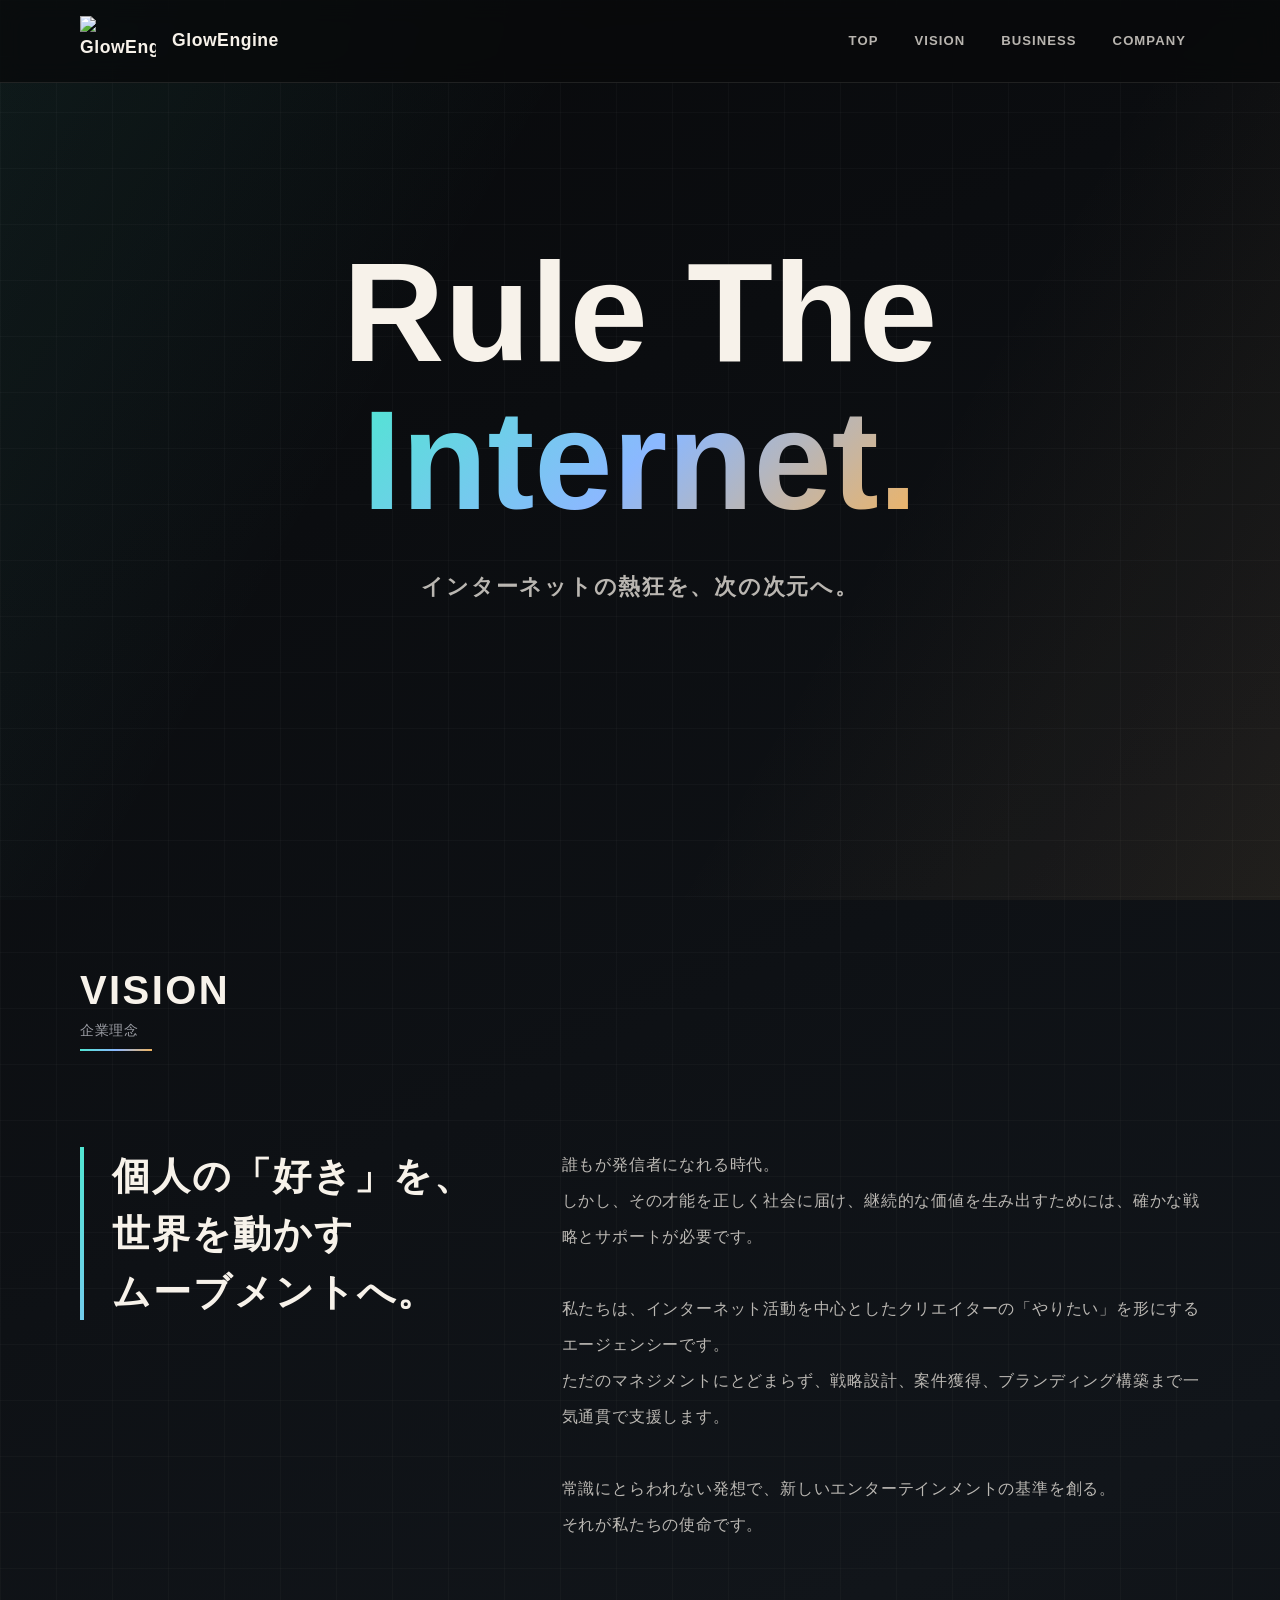
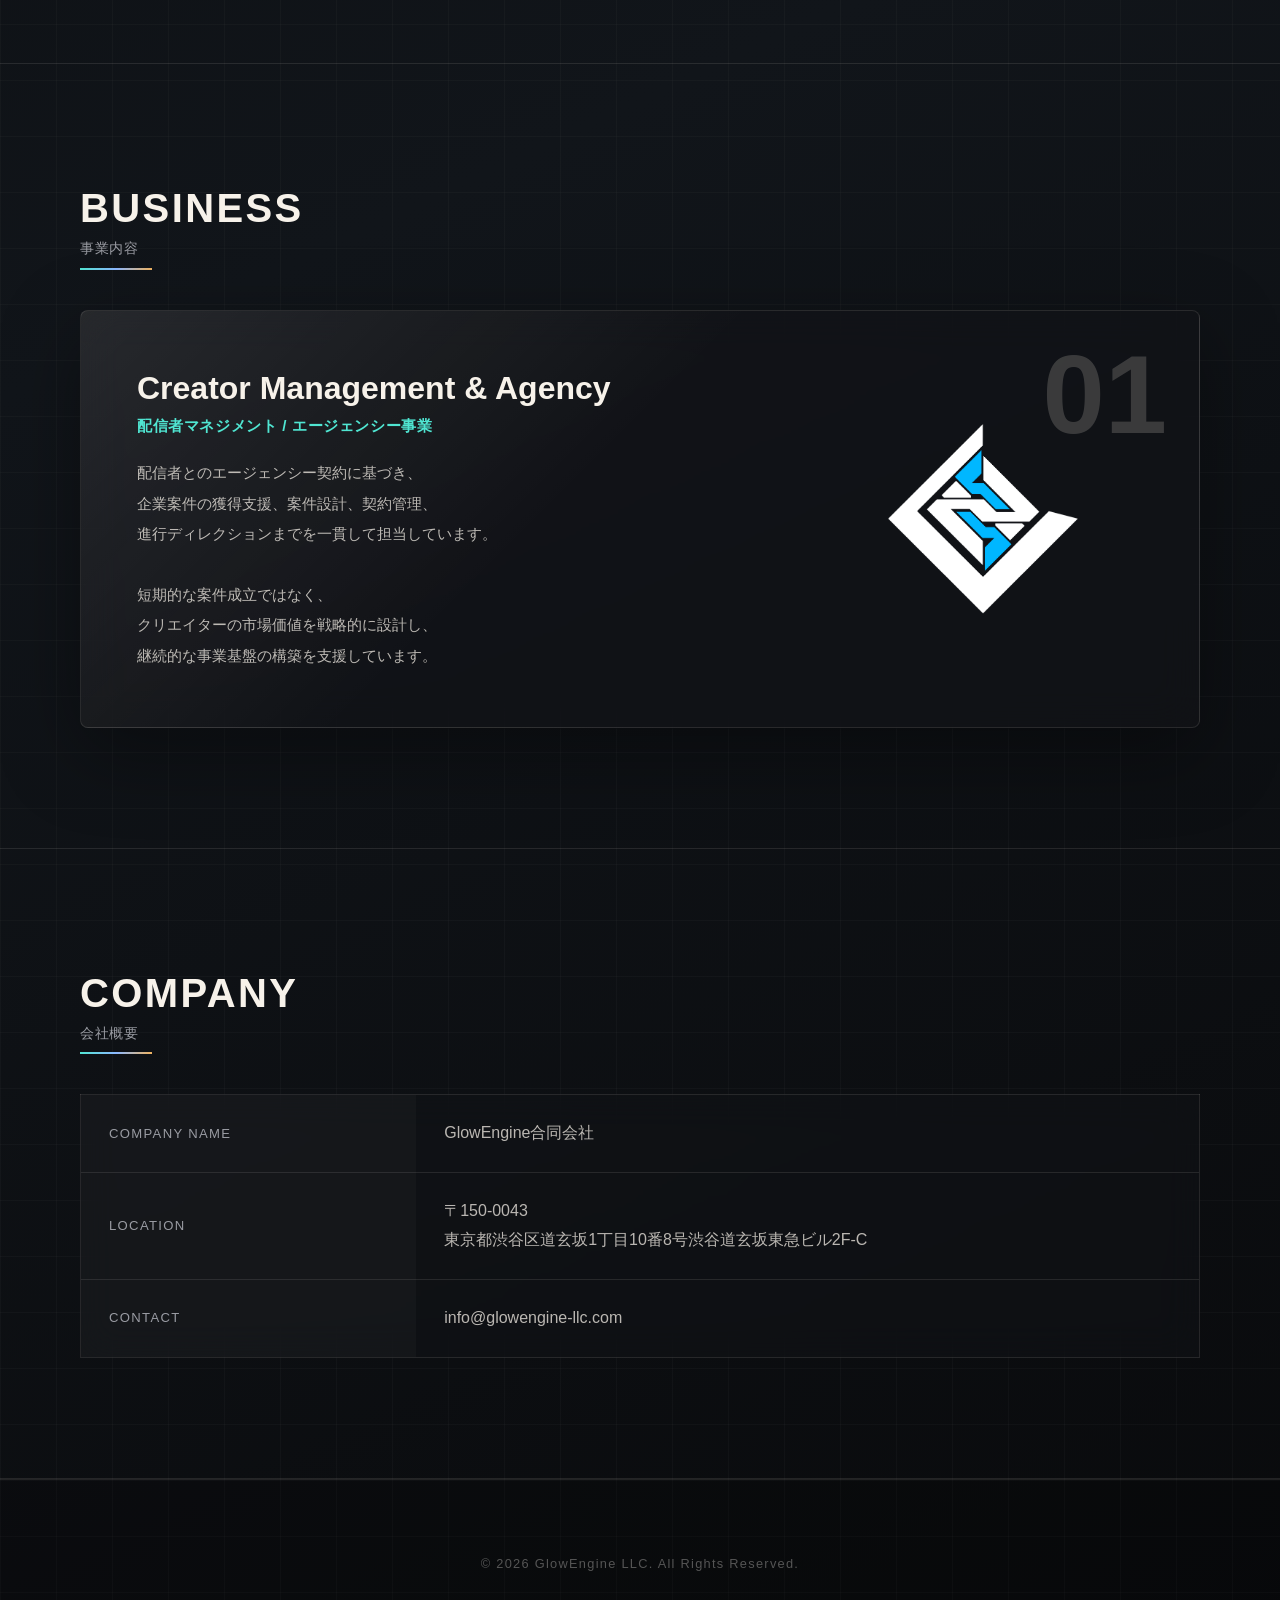
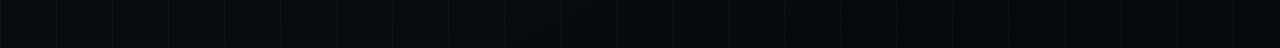
==== commit 39e3ea99: "Update index.html" ====
--- a/index.html
+++ b/index.html
@@ -6,312 +6,454 @@
 <title>GlowEngine合同会社 | CREATOR AGENCY</title>
 
 <style>
-:root { 
-    --bg-color: #05070d; 
-    --text-color: #f5f5f5; 
-    --gradient: linear-gradient(135deg, #00e5ff 0%, #0072ff 100%);
-    --accent: #00e5ff; 
-    --card-bg: #0e111a; 
+:root {
+    --bg: #08090b;
+    --text: #f7f2ea;
+    --muted: #9a9ca3;
+    --soft: rgba(247, 242, 234, 0.74);
+    --line: rgba(247, 242, 234, 0.1);
+    --accent: #50e6d2;
+    --accent-2: #f3b35c;
+    --gradient: linear-gradient(135deg, #50e6d2 0%, #8bb8ff 50%, #f3b35c 100%);
+    --card: rgba(18, 20, 24, 0.74);
 }
 
 html {
     scroll-behavior: smooth;
 }
 
-body { 
-    font-family: "Helvetica Neue", Arial, "Hiragino Sans", sans-serif; 
-    margin: 0; 
-    background-color: var(--bg-color); 
-    background-image: 
-        radial-gradient(circle at 80% -20%, rgba(0, 229, 255, 0.15), transparent 50%),
-        radial-gradient(circle at -20% 80%, rgba(0, 114, 255, 0.15), transparent 50%);
-    background-attachment: fixed; 
-    color: var(--text-color); 
-    line-height: 1.8; 
-    -webkit-font-smoothing: antialiased; 
-}
-
-a { text-decoration: none; color: inherit; transition: 0.3s; }
-img { max-width: 100%; height: auto; display: block; }
-
-.nowrap { white-space: nowrap; }
-
-.container { max-width: 1000px; margin: 0 auto; padding: 0 5%; }
-.section { padding: 120px 0; border-bottom: 1px solid rgba(255, 255, 255, 0.05); }
-
-.section-title { 
-    font-size: 2.5rem; 
-    font-weight: 800; 
-    letter-spacing: 0.1em; 
-    margin-bottom: 60px; 
-    text-transform: uppercase; 
-}
-
-.section-title span { 
-    display: block; 
-    font-size: 0.9rem; 
-    color: #666; 
-    font-weight: 400; 
-    margin-top: 5px; 
-    letter-spacing: 0.05em; 
-}
-
-header { 
-    padding: 20px 0; 
+body {
+    margin: 0;
+    color: var(--text);
+    font-family: "Helvetica Neue", Arial, "Hiragino Sans", sans-serif;
+    line-height: 1.8;
+    background:
+        linear-gradient(rgba(255,255,255,0.025) 1px, transparent 1px),
+        linear-gradient(90deg, rgba(255,255,255,0.025) 1px, transparent 1px),
+        linear-gradient(155deg, #08090b 0%, #11151a 52%, #090a0c 100%);
+    background-size: 56px 56px, 56px 56px, auto;
+    -webkit-font-smoothing: antialiased;
+}
+
+body::before {
+    content: "";
     position: fixed;
-    width: 100%; 
-    top: 0; 
-    z-index: 100; 
-    background: rgba(5, 7, 13, 0.8);
-    backdrop-filter: blur(10px);
-    border-bottom: 1px solid rgba(255, 255, 255, 0.05);
-}
-
-.header-inner { 
-    display: flex; 
-    justify-content: space-between; 
-    align-items: center; 
-}
-
-.logo { 
-    font-size: 1.2rem; 
-    font-weight: bold; 
-    letter-spacing: 0.1em;
-    display: flex;       
-    align-items: center; 
-    gap: 15px; 
+    inset: 0;
+    pointer-events: none;
+    background:
+        linear-gradient(120deg, rgba(80,230,210,0.08), transparent 34%),
+        linear-gradient(300deg, rgba(243,179,92,0.08), transparent 34%);
+    mix-blend-mode: screen;
+}
+
+a {
+    color: inherit;
+    text-decoration: none;
+}
+
+img {
+    display: block;
+    max-width: 100%;
+    height: auto;
+}
+
+.container {
+    width: min(88%, 1120px);
+    margin: 0 auto;
+}
+
+.section {
+    padding: 120px 0;
+    border-bottom: 1px solid var(--line);
+}
+
+.section-title {
+    position: relative;
+    width: fit-content;
+    margin: 0 0 52px;
+    font-size: 2.5rem;
+    font-weight: 800;
+    line-height: 1.2;
+    letter-spacing: 0.06em;
+    text-transform: uppercase;
+}
+
+.section-title::after {
+    content: "";
+    position: absolute;
+    left: 0;
+    bottom: -12px;
+    width: 72px;
+    height: 2px;
+    background: var(--gradient);
+}
+
+.section-title span {
+    display: block;
+    margin-top: 8px;
+    color: var(--muted);
+    font-size: 0.9rem;
+    font-weight: 400;
+    letter-spacing: 0.05em;
+    text-transform: none;
+}
+
+header {
+    position: fixed;
+    top: 0;
+    z-index: 100;
+    width: 100%;
+    padding: 16px 0;
+    background: rgba(8,9,11,0.78);
+    border-bottom: 1px solid var(--line);
+    backdrop-filter: blur(12px);
+}
+
+.header-inner {
+    display: flex;
+    align-items: center;
+    justify-content: space-between;
+    gap: 24px;
+}
+
+.logo {
+    display: inline-flex;
+    align-items: center;
+    gap: 16px;
+    font-size: 1.1rem;
+    font-weight: 800;
+    letter-spacing: 0.03em;
 }
 
 .header-logo-img {
-    width: 50px; 
-    height: auto;
+    width: 76px;
+    height: 50px;
+    object-fit: contain;
 }
 
 nav ul {
     display: flex;
+    gap: 8px;
+    padding: 0;
+    margin: 0;
     list-style: none;
-    gap: 30px;
+}
+
+nav a {
+    display: inline-flex;
+    align-items: center;
+    min-height: 36px;
+    padding: 0 14px;
+    border-radius: 999px;
+    color: var(--soft);
+    font-size: 0.82rem;
+    font-weight: 700;
+    letter-spacing: 0.08em;
+    text-transform: uppercase;
+}
+
+nav a:hover {
+    color: var(--text);
+    background: rgba(247,242,234,0.08);
+}
+
+.hero {
+    min-height: 720px;
+    height: 94vh;
+    display: flex;
+    align-items: center;
+    justify-content: center;
+    text-align: center;
+}
+
+.hero .container {
+    display: flex;
+    flex-direction: column;
+    align-items: center;
+}
+
+.hero-title {
+    max-width: 900px;
     margin: 0;
-    padding: 0;
-}
-
-nav ul li a {
-    font-size: 0.85rem;
-    font-weight: 600;
-    letter-spacing: 0.1em;
-    color: #888;
-    text-transform: uppercase;
-}
-
-nav ul li a:hover {
-    color: var(--accent);
-}
-
-.hero { 
-    height: 100vh; 
-    display: flex; 
-    align-items: center; 
-    justify-content: center; 
-    text-align: center; 
-    position: relative;
-}
-
-.hero .container { width: 100%; } 
-
-.hero-title { 
-    font-size: clamp(4rem, 10vw, 8rem); 
-    font-weight: 900; 
-    line-height: 1.05; 
-    letter-spacing: 0.02em; 
-    margin: 0;
+    font-size: clamp(4.6rem, 11vw, 9.8rem);
+    font-weight: 900;
+    line-height: 1.05;
+    letter-spacing: 0;
 }
 
 .hero-title .highlight {
+    display: inline-block;
     background: var(--gradient);
     -webkit-background-clip: text;
     -webkit-text-fill-color: transparent;
-    display: inline-block;
 }
 
 .hero-subtitle {
-    color: #aaa; 
-    margin-top: 40px; 
-    letter-spacing: 0.15em;
-    font-size: clamp(1.2rem, 2.5vw, 1.8rem); 
-    font-weight: bold;
-}
-
-.vision-container { 
-    display: flex; 
-    flex-direction: column; 
+    display: block;
+    margin: 34px 0 0;
+    padding: 0;
+    border: 0;
+    background: transparent;
+    color: var(--soft);
+    font-size: clamp(1rem, 2vw, 1.35rem);
+    font-weight: 800;
+    line-height: 1.8;
+    letter-spacing: 0.08em;
+}
+
+.vision-container {
+    display: grid;
+    grid-template-columns: 0.8fr 1.2fr;
+    gap: 56px;
+    align-items: start;
+}
+
+.vision-container .section-title {
+    grid-column: 1 / -1;
 }
 
 .vision-catch {
-    font-size: clamp(1.8rem, 4vw, 2.5rem);
+    position: sticky;
+    top: 124px;
+    margin: 0;
+    padding-left: 28px;
+    border-left: 4px solid;
+    border-image: var(--gradient) 1;
+    font-size: clamp(1.7rem, 3vw, 2.65rem);
     font-weight: 800;
     line-height: 1.5;
-    margin-bottom: 40px;
     letter-spacing: 0.05em;
-    border-left: 4px solid;
-    border-image: var(--gradient) 1;
-    padding-left: 30px;
 }
 
 .vision-text {
-    font-size: 1.1rem;
-    color: #ccc;
-    line-height: 2.2;
-    max-width: 800px;
+    max-width: none;
+    margin: 0;
+    color: var(--soft);
+    font-size: 1rem;
+    line-height: 2.25;
     letter-spacing: 0.05em;
 }
 
 .production-card {
-    background: var(--card-bg);
-    border: 1px solid rgba(255, 255, 255, 0.1);
-    padding: 30px 40px;
+    position: relative;
     display: flex;
     align-items: center;
     justify-content: space-between;
-    flex-wrap: wrap;
-    gap: 40px;
+    gap: 56px;
+    padding: clamp(28px, 5vw, 56px);
+    overflow: hidden;
+    border: 1px solid var(--line);
     border-radius: 8px;
-    box-shadow: 0 10px 30px rgba(0, 0, 0, 0.5);
-    overflow: hidden; 
-    position: relative; 
-}
-
-.production-info { 
-    flex: 1; 
-    min-width: 300px; 
-    z-index: 2; 
-}
-
-.production-name { 
-    font-size: clamp(1.2rem, 3.5vw, 1.5rem); 
-    font-weight: 800; 
-    margin-bottom: 20px; 
-    letter-spacing: 0.02em; 
-    line-height: 1.3;
-    white-space: nowrap; 
+    background:
+        linear-gradient(135deg, rgba(255,255,255,0.09), transparent 44%),
+        var(--card);
+    box-shadow: 0 24px 80px rgba(0,0,0,0.36);
+    backdrop-filter: blur(20px);
+}
+
+.production-card::before {
+    content: "01";
+    position: absolute;
+    top: 28px;
+    right: 32px;
+    color: rgba(247,242,234,0.18);
+    font-size: clamp(3rem, 9vw, 7rem);
+    font-weight: 900;
+    line-height: 1;
+}
+
+.production-info {
+    position: relative;
+    z-index: 1;
+    flex: 1;
+    min-width: 300px;
+}
+
+.production-name {
+    margin-bottom: 22px;
+    color: var(--text);
+    font-size: clamp(1.45rem, 3.4vw, 2rem);
+    font-weight: 800;
+    line-height: 1.35;
+    letter-spacing: 0;
 }
 
 .production-name span {
     display: block;
-    font-size: 0.9rem;
+    margin-top: 6px;
     color: var(--accent);
-    margin-top: 5px;
-    font-weight: bold;
-    white-space: normal; 
-}
-
-.production-desc { 
-    color: #aaa; 
-    margin-bottom: 0; 
-    font-size: 0.95rem; 
-    line-height: 2.0; 
+    font-size: 0.95rem;
+    letter-spacing: 0.04em;
+}
+
+.production-desc {
+    margin: 0;
+    color: var(--soft);
+    font-size: 0.95rem;
+    line-height: 2;
 }
 
 .production-image-container {
-    flex: 1; 
-    min-width: 200px; 
-    height: 200px; 
-    display: flex; 
-    align-items: center; 
-    justify-content: center; 
-    position: relative; 
+    position: relative;
     z-index: 1;
+    flex: 0 0 min(320px, 34%);
+    display: flex;
+    align-items: center;
+    justify-content: center;
 }
 
 .production-logo-img {
-    max-width: 220px; 
-    height: auto;
-    position: relative;
-    z-index: 2;
-    filter: none;
-    box-shadow: none;
-}
-
-.company-table { 
-    width: 100%; 
-    border-collapse: collapse; 
-}
-
-.company-table th, 
-.company-table td { 
-    padding: 25px 0; 
-    border-bottom: 1px solid rgba(255, 255, 255, 0.05); 
+    width: min(320px, 100%);
+    max-width: 320px;
+}
+
+.company-table {
+    width: 100%;
+    overflow: hidden;
+    border: 1px solid var(--line);
+    border-collapse: collapse;
+    background: rgba(18,20,24,0.52);
+    backdrop-filter: blur(18px);
+}
+
+.company-table th,
+.company-table td {
+    padding: 24px 28px;
+    border-bottom: 1px solid var(--line);
     text-align: left;
 }
 
-.company-table th { 
-    width: 30%; 
-    color: #888; 
-    font-weight: normal; 
-}
-
-footer { 
-    padding: 60px 0; 
-    text-align: center; 
-    font-size: 0.8rem; 
-    color: #555; 
-    letter-spacing: 0.1em; 
+.company-table th {
+    width: 30%;
+    color: var(--muted);
+    background: rgba(255,255,255,0.025);
+    font-size: 0.82rem;
+    font-weight: 400;
+    letter-spacing: 0.1em;
+    text-transform: uppercase;
+}
+
+.company-table td {
+    color: var(--soft);
+}
+
+footer {
+    padding: 60px 0;
+    border-top: 1px solid var(--line);
+    background: rgba(0,0,0,0.18);
+    color: #555;
+    text-align: center;
+    font-size: 0.8rem;
+    letter-spacing: 0.1em;
 }
 
 @media (max-width: 768px) {
-    header { padding: 15px 0; }
-
-    nav { display: none; }
-
-    .hero { height: 70vh; }
-
-    .section { padding: 60px 0; }
-
-    .section-title { margin-bottom: 40px; }
-
-    .hero-subtitle { 
-        font-size: clamp(0.9rem, 3.5vw, 1.2rem); 
-        letter-spacing: 0.05em; 
-    }
-
-    .vision-catch { 
-        font-size: clamp(1.2rem, 5vw, 1.5rem); 
-        padding-left: 15px; 
-        letter-spacing: 0.02em; 
-    }
-
-    .production-card { 
-        padding: 25px 20px; 
-        gap: 10px; 
-        flex-direction: column; 
-    }
-
-    .production-image-container { 
-        order: -1; 
-        height: 120px; 
-        min-width: 100%; 
-    }
-
-    .production-logo-img { 
-        max-width: 140px;
-        filter: none;
-        box-shadow: none;
-    } 
-    
-    .company-table th, 
-    .company-table td { 
-        display: block; 
-        width: 100%; 
-        padding: 10px 0;
-    }
-
-    .company-table th { 
-        border: none; 
-        padding-bottom: 0; 
-    }
-
-    .production-name { white-space: normal; } 
-
-    .pc-br { display: none; }
+    .container {
+        width: calc(100% - 44px);
+    }
+
+    header {
+        padding: 14px 0;
+    }
+
+    nav {
+        display: none;
+    }
+
+    .header-logo-img {
+        width: 68px;
+        height: 44px;
+    }
+
+    .hero {
+        min-height: 620px;
+        height: 86vh;
+    }
+
+    .hero-title {
+        font-size: clamp(3.6rem, 18vw, 5.2rem);
+    }
+
+    .hero-subtitle {
+        font-size: clamp(0.9rem, 3.5vw, 1.2rem);
+        letter-spacing: 0.05em;
+    }
+
+    .section {
+        padding: 64px 0;
+    }
+
+    .section-title {
+        margin-bottom: 40px;
+    }
+
+    .vision-container {
+        display: block;
+    }
+
+    .vision-catch {
+        position: static;
+        margin-bottom: 28px;
+        padding-left: 15px;
+        font-size: clamp(1.2rem, 5vw, 1.5rem);
+        letter-spacing: 0.02em;
+    }
+
+    .pc-br {
+        display: none;
+    }
+
+    .production-card {
+        flex-direction: column-reverse;
+        align-items: stretch;
+        gap: 24px;
+    }
+
+    .production-card::before {
+        top: 18px;
+        right: 18px;
+    }
+
+    .production-info {
+        min-width: 0;
+    }
+
+    .production-image-container {
+        flex: none;
+        min-height: 220px;
+    }
+
+    .production-logo-img {
+        width: min(240px, 88%);
+        max-width: 240px;
+    }
+
+    .company-table,
+    .company-table tbody,
+    .company-table tr,
+    .company-table th,
+    .company-table td {
+        display: block;
+    }
+
+    .company-table {
+        border-radius: 8px;
+    }
+
+    .company-table th,
+    .company-table td {
+        width: auto;
+        padding: 10px 18px;
+    }
+
+    .company-table th {
+        padding-top: 20px;
+        border-bottom: 0;
+    }
+
+    .company-table td {
+        padding-bottom: 20px;
+    }
 }
 </style>
 </head>
@@ -343,7 +485,7 @@
             <span class="highlight">Internet.</span>
         </h1>
         <p class="hero-subtitle">
-            インターネットの熱狂を、<span class="nowrap">次の次元へ。</span>
+            インターネットの熱狂を、次の次元へ。
         </p>
     </div>
 </section>
@@ -351,12 +493,13 @@
 <section id="vision" class="section">
     <div class="container vision-container">
         <h2 class="section-title">Vision<span>企業理念</span></h2>
-        
+
         <h3 class="vision-catch">
             個人の「好き」を、<br>
-            世界を動かす<span class="nowrap">ムーブメントへ。</span>
+            世界を動かす<br>
+            ムーブメントへ。
         </h3>
-        
+
         <p class="vision-text">
             誰もが発信者になれる時代。<br>
             しかし、その才能を正しく社会に届け、継続的な価値を生み出すためには、確かな戦略とサポートが必要です。<br><br class="pc-br">
@@ -371,7 +514,7 @@
 <section id="business" class="section">
     <div class="container">
         <h2 class="section-title">Business<span>事業内容</span></h2>
-        
+
         <div class="production-card">
             <div class="production-info">
                 <div class="production-name">
@@ -381,7 +524,7 @@
 
                 <p class="production-desc">
                     配信者とのエージェンシー契約に基づき、<br class="pc-br">
-                    企業案件の獲得支援、条件設計、契約管理、<br class="pc-br">
+                    企業案件の獲得支援、案件設計、契約管理、<br class="pc-br">
                     進行ディレクションまでを一貫して担当しています。<br>
                     <br class="pc-br">
                     短期的な案件成立ではなく、<br class="pc-br">
@@ -389,7 +532,7 @@
                     継続的な事業基盤の構築を支援しています。
                 </p>
             </div>
-            
+
             <div class="production-image-container">
                 <img src="./nocta-icon._white.png" alt="Nocta Icon" class="production-logo-img">
             </div>
@@ -408,7 +551,7 @@
             </tr>
             <tr>
                 <th>Location</th>
-                <td>〒150-0043<br>東京都渋谷区道玄坂1丁目10番8号渋谷道玄坂東急ビル2F−C</td>
+                <td>〒150-0043<br>東京都渋谷区道玄坂1丁目10番8号渋谷道玄坂東急ビル2F-C</td>
             </tr>
             <tr>
                 <th>Contact</th>
@@ -420,7 +563,7 @@
 
 <footer>
     <div class="container">
-        <p>&copy; 2026 GlowEngine GK. All Rights Reserved.</p>
+        <p>&copy; 2026 GlowEngine LLC. All Rights Reserved.</p>
     </div>
 </footer>
 
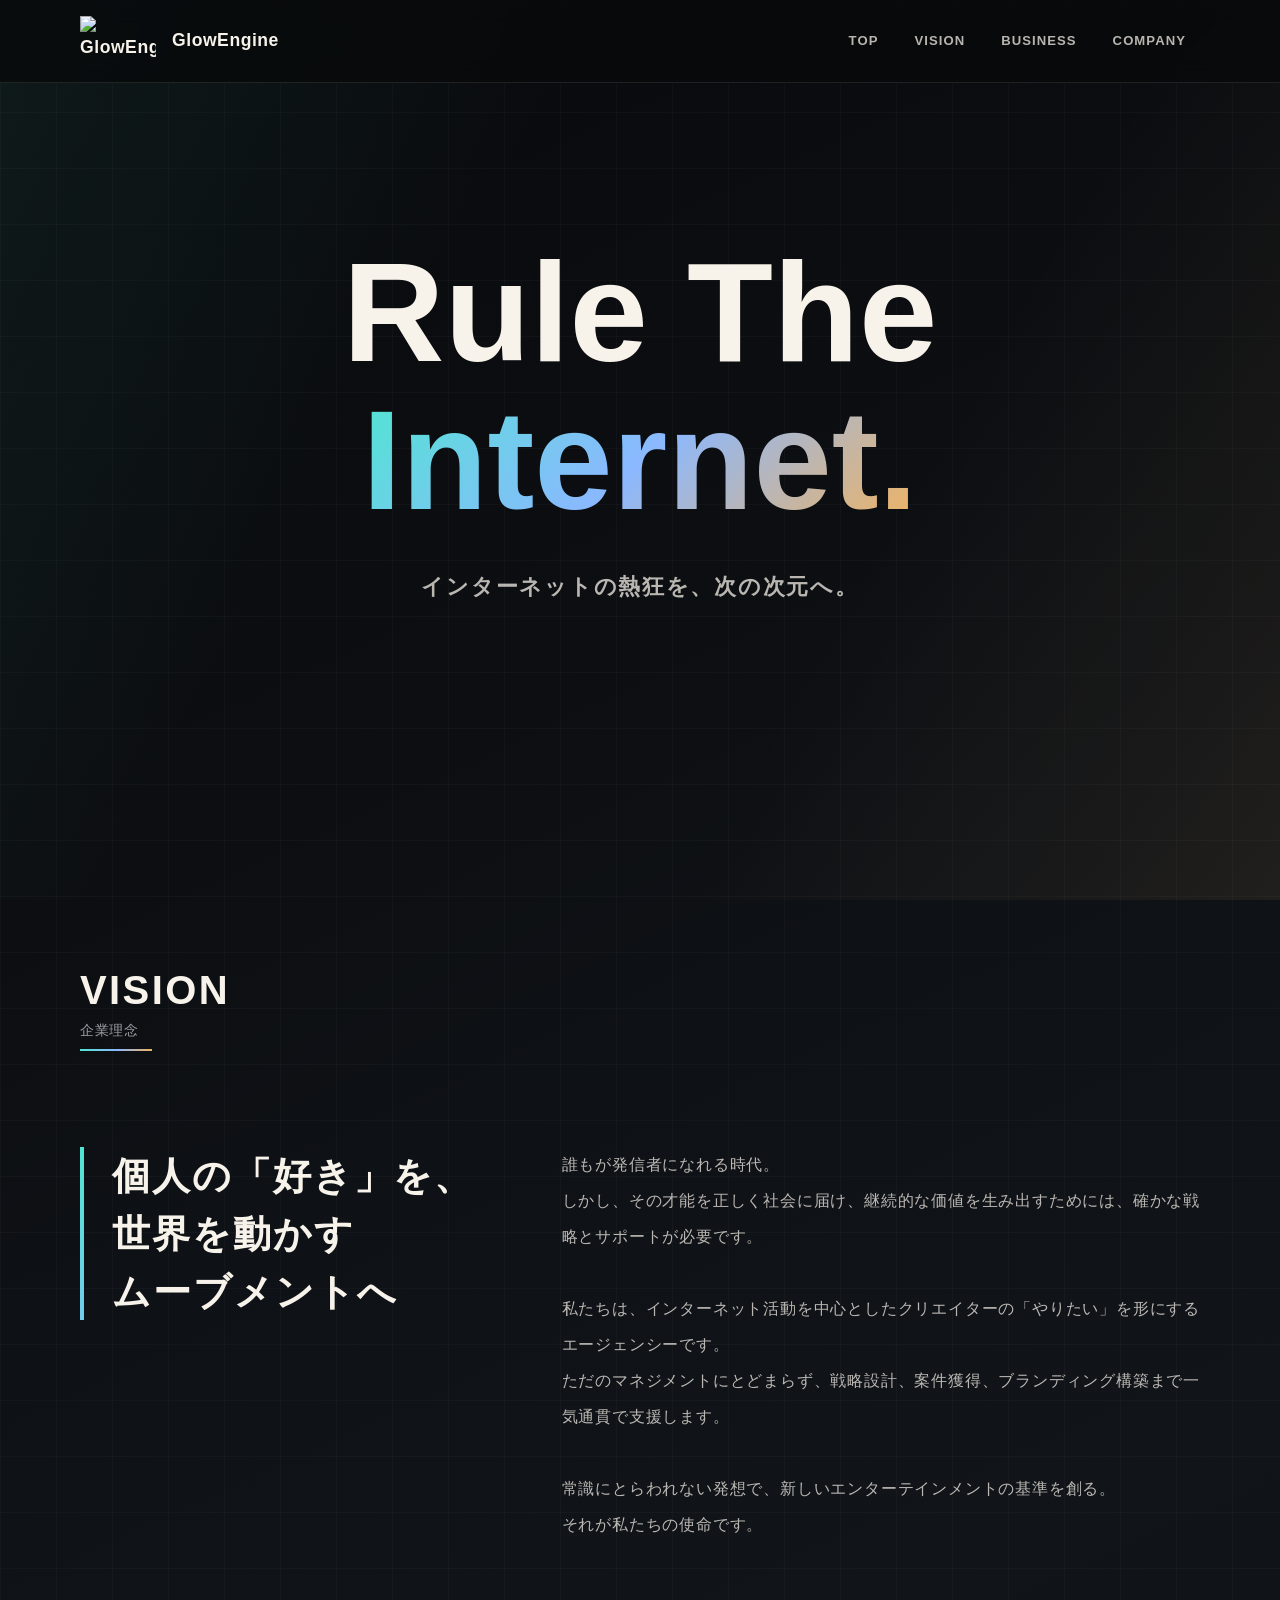
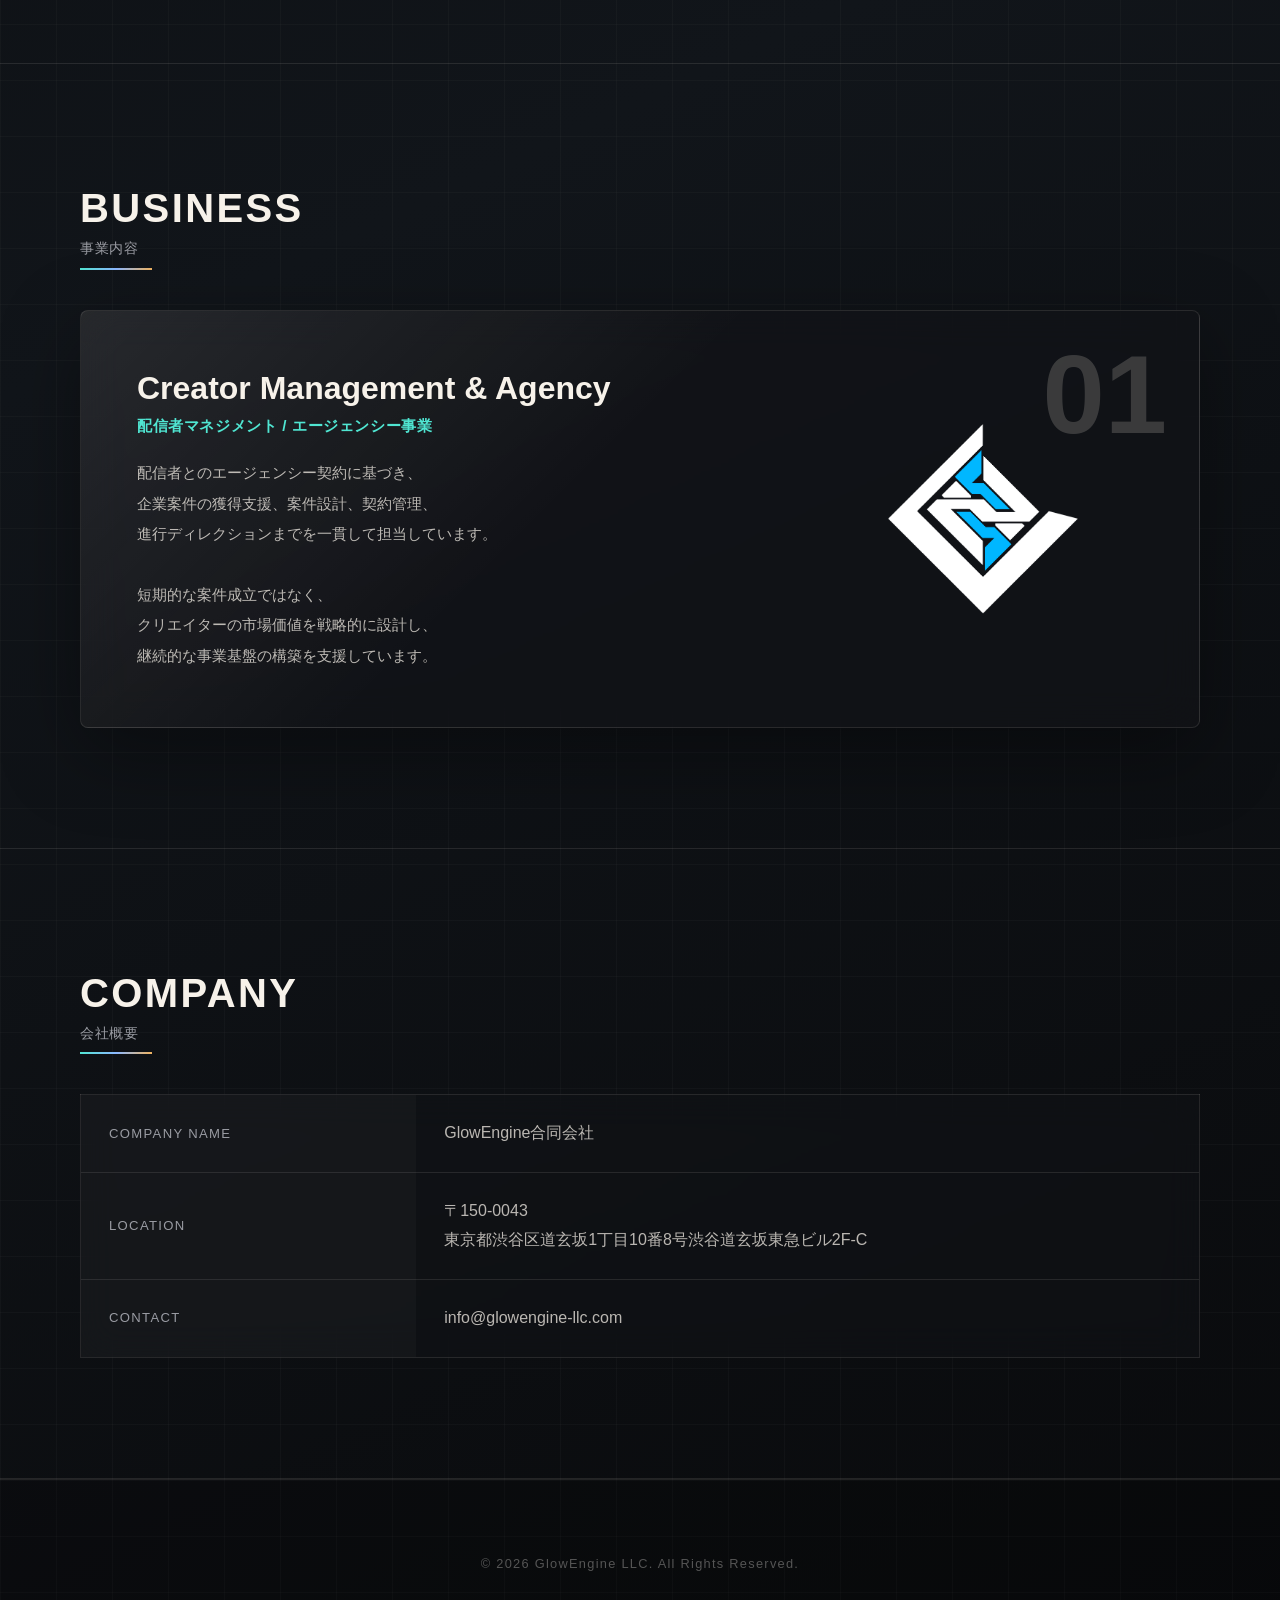
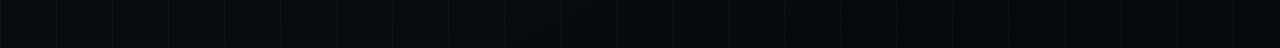
==== commit 75f8bf67: "Update index.html" ====
--- a/index.html
+++ b/index.html
@@ -225,6 +225,11 @@
     letter-spacing: 0.05em;
 }
 
+.vision-catch span {
+    display: block;
+    white-space: nowrap;
+}
+
 .vision-text {
     max-width: none;
     margin: 0;
@@ -495,9 +500,9 @@
         <h2 class="section-title">Vision<span>企業理念</span></h2>
 
         <h3 class="vision-catch">
-            個人の「好き」を、<br>
-            世界を動かす<br>
-            ムーブメントへ。
+            <span>個人の「好き」を、</span>
+            <span>世界を動かす</span>
+            <span>ムーブメントへ</span>
         </h3>
 
         <p class="vision-text">
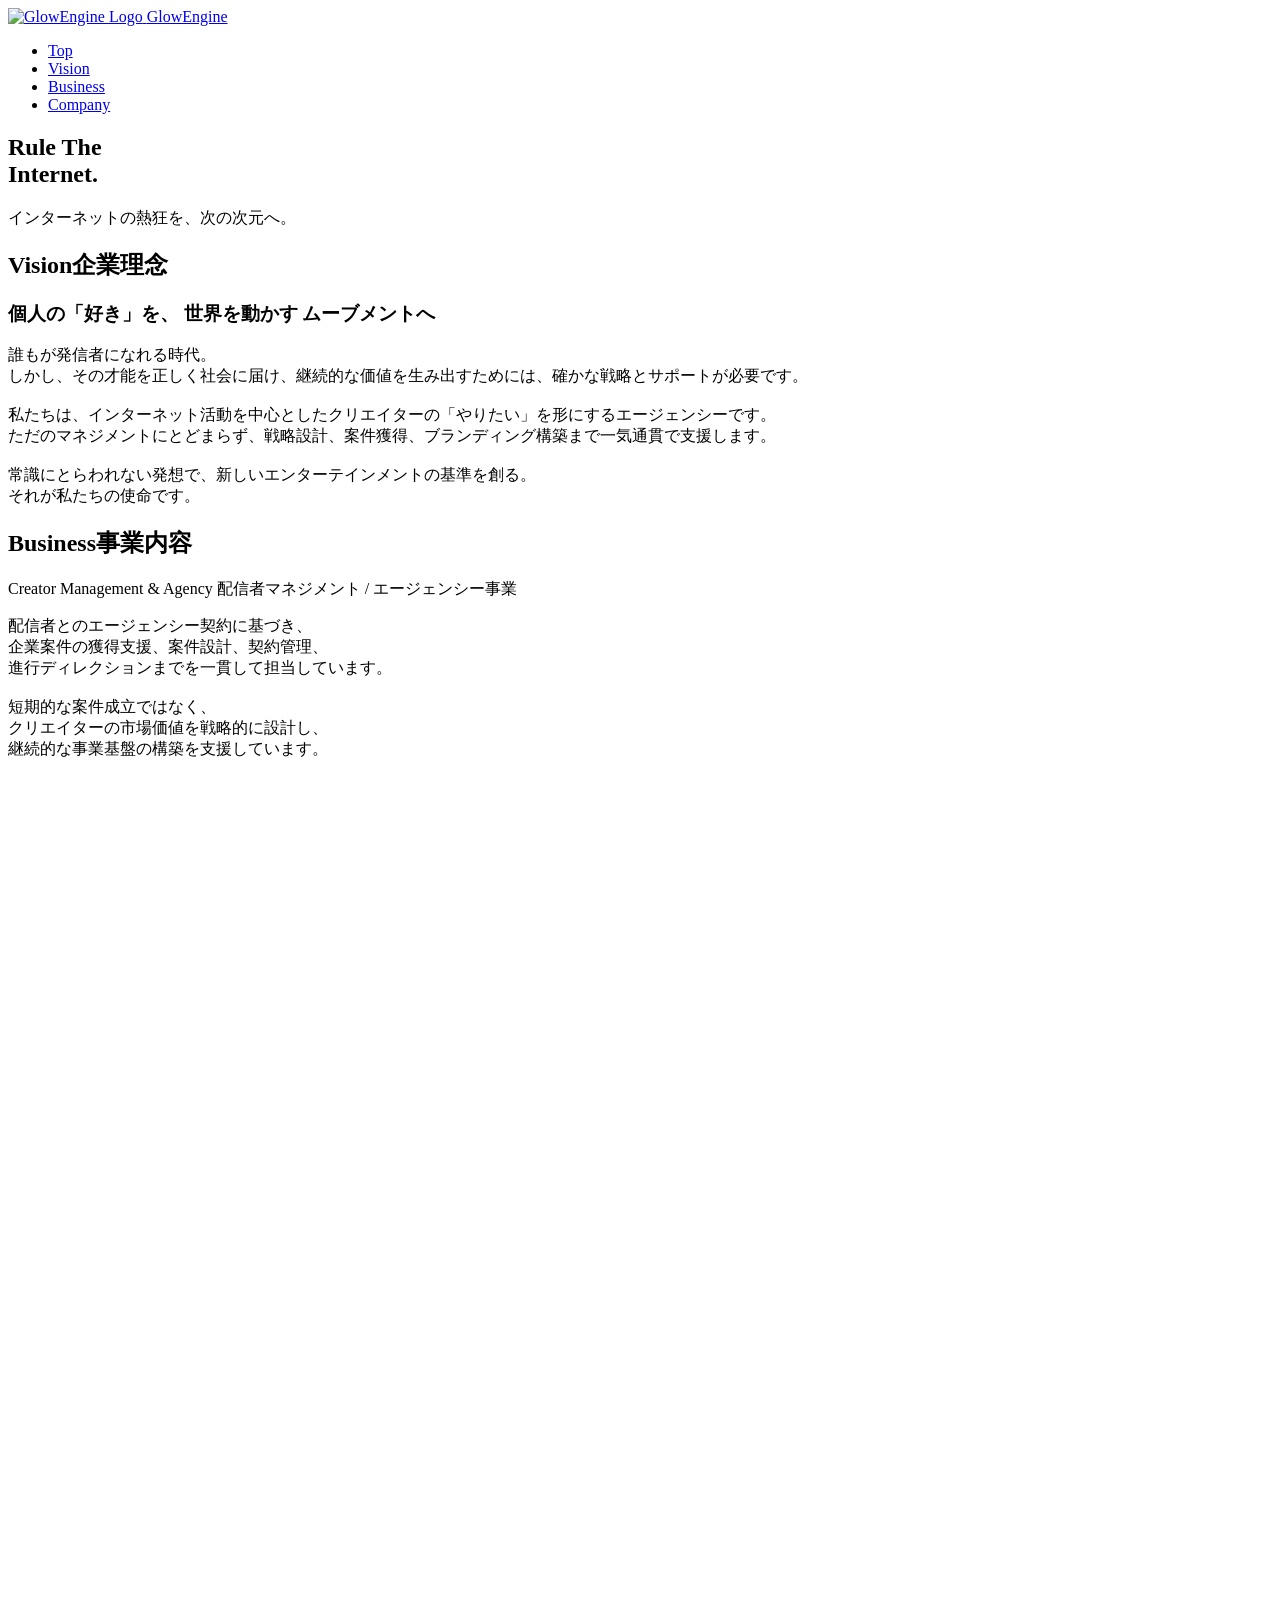
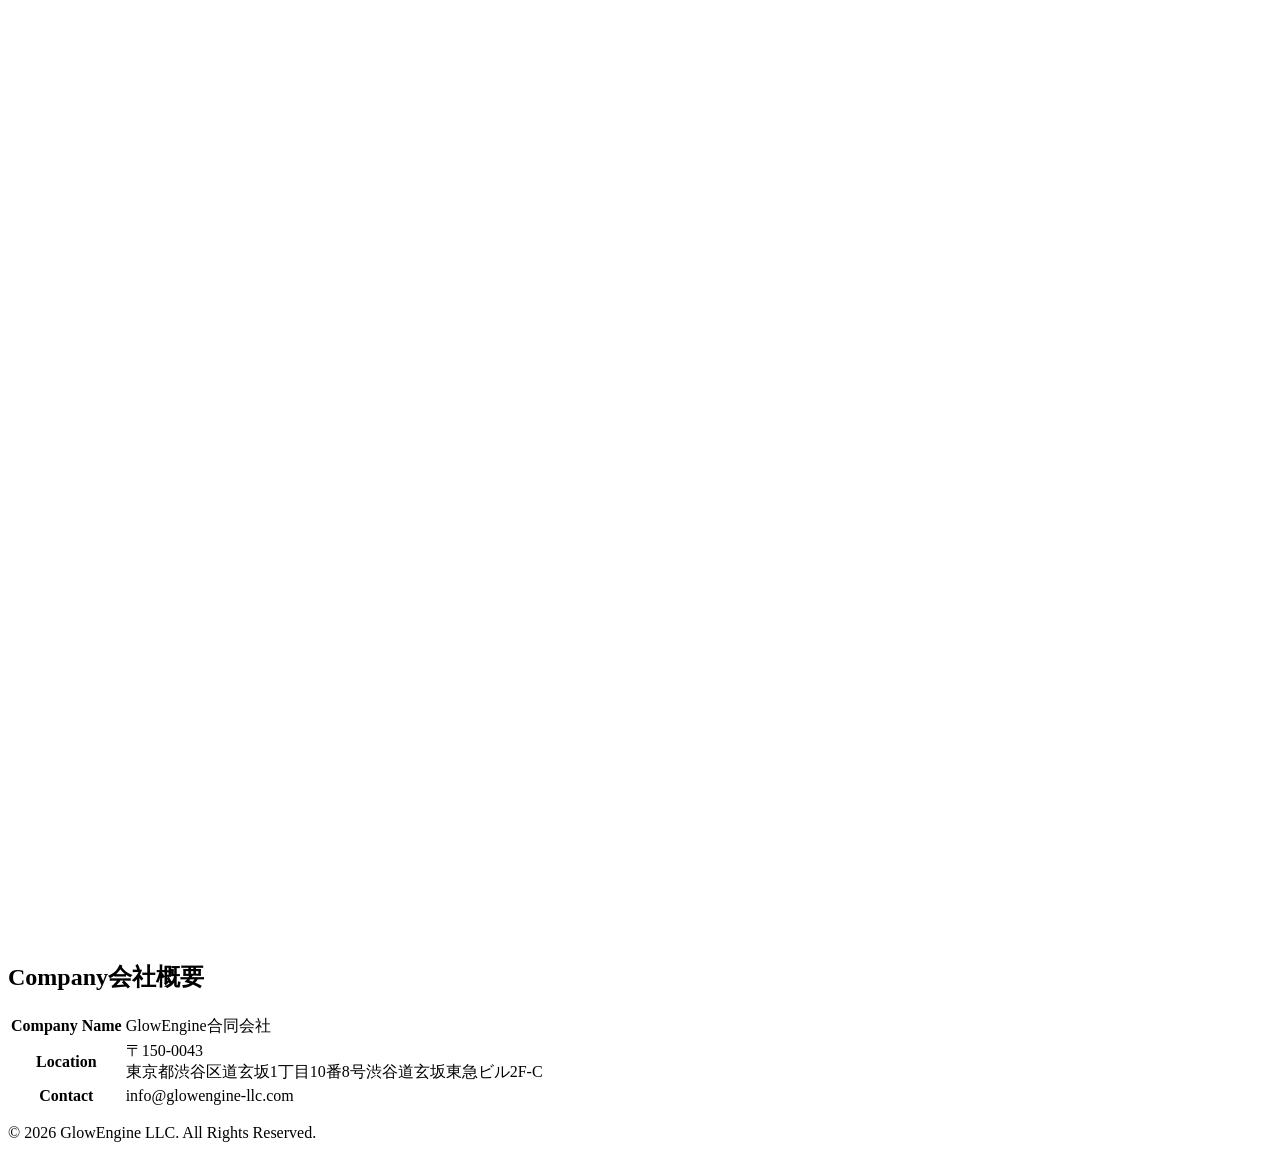
==== commit bdefac37: "Update index.html" ====
--- a/index.html
+++ b/index.html
@@ -5,462 +5,7 @@
 <meta name="viewport" content="width=device-width, initial-scale=1.0">
 <title>GlowEngine合同会社 | CREATOR AGENCY</title>
 
-<style>
-:root {
-    --bg: #08090b;
-    --text: #f7f2ea;
-    --muted: #9a9ca3;
-    --soft: rgba(247, 242, 234, 0.74);
-    --line: rgba(247, 242, 234, 0.1);
-    --accent: #50e6d2;
-    --accent-2: #f3b35c;
-    --gradient: linear-gradient(135deg, #50e6d2 0%, #8bb8ff 50%, #f3b35c 100%);
-    --card: rgba(18, 20, 24, 0.74);
-}
-
-html {
-    scroll-behavior: smooth;
-}
-
-body {
-    margin: 0;
-    color: var(--text);
-    font-family: "Helvetica Neue", Arial, "Hiragino Sans", sans-serif;
-    line-height: 1.8;
-    background:
-        linear-gradient(rgba(255,255,255,0.025) 1px, transparent 1px),
-        linear-gradient(90deg, rgba(255,255,255,0.025) 1px, transparent 1px),
-        linear-gradient(155deg, #08090b 0%, #11151a 52%, #090a0c 100%);
-    background-size: 56px 56px, 56px 56px, auto;
-    -webkit-font-smoothing: antialiased;
-}
-
-body::before {
-    content: "";
-    position: fixed;
-    inset: 0;
-    pointer-events: none;
-    background:
-        linear-gradient(120deg, rgba(80,230,210,0.08), transparent 34%),
-        linear-gradient(300deg, rgba(243,179,92,0.08), transparent 34%);
-    mix-blend-mode: screen;
-}
-
-a {
-    color: inherit;
-    text-decoration: none;
-}
-
-img {
-    display: block;
-    max-width: 100%;
-    height: auto;
-}
-
-.container {
-    width: min(88%, 1120px);
-    margin: 0 auto;
-}
-
-.section {
-    padding: 120px 0;
-    border-bottom: 1px solid var(--line);
-}
-
-.section-title {
-    position: relative;
-    width: fit-content;
-    margin: 0 0 52px;
-    font-size: 2.5rem;
-    font-weight: 800;
-    line-height: 1.2;
-    letter-spacing: 0.06em;
-    text-transform: uppercase;
-}
-
-.section-title::after {
-    content: "";
-    position: absolute;
-    left: 0;
-    bottom: -12px;
-    width: 72px;
-    height: 2px;
-    background: var(--gradient);
-}
-
-.section-title span {
-    display: block;
-    margin-top: 8px;
-    color: var(--muted);
-    font-size: 0.9rem;
-    font-weight: 400;
-    letter-spacing: 0.05em;
-    text-transform: none;
-}
-
-header {
-    position: fixed;
-    top: 0;
-    z-index: 100;
-    width: 100%;
-    padding: 16px 0;
-    background: rgba(8,9,11,0.78);
-    border-bottom: 1px solid var(--line);
-    backdrop-filter: blur(12px);
-}
-
-.header-inner {
-    display: flex;
-    align-items: center;
-    justify-content: space-between;
-    gap: 24px;
-}
-
-.logo {
-    display: inline-flex;
-    align-items: center;
-    gap: 16px;
-    font-size: 1.1rem;
-    font-weight: 800;
-    letter-spacing: 0.03em;
-}
-
-.header-logo-img {
-    width: 76px;
-    height: 50px;
-    object-fit: contain;
-}
-
-nav ul {
-    display: flex;
-    gap: 8px;
-    padding: 0;
-    margin: 0;
-    list-style: none;
-}
-
-nav a {
-    display: inline-flex;
-    align-items: center;
-    min-height: 36px;
-    padding: 0 14px;
-    border-radius: 999px;
-    color: var(--soft);
-    font-size: 0.82rem;
-    font-weight: 700;
-    letter-spacing: 0.08em;
-    text-transform: uppercase;
-}
-
-nav a:hover {
-    color: var(--text);
-    background: rgba(247,242,234,0.08);
-}
-
-.hero {
-    min-height: 720px;
-    height: 94vh;
-    display: flex;
-    align-items: center;
-    justify-content: center;
-    text-align: center;
-}
-
-.hero .container {
-    display: flex;
-    flex-direction: column;
-    align-items: center;
-}
-
-.hero-title {
-    max-width: 900px;
-    margin: 0;
-    font-size: clamp(4.6rem, 11vw, 9.8rem);
-    font-weight: 900;
-    line-height: 1.05;
-    letter-spacing: 0;
-}
-
-.hero-title .highlight {
-    display: inline-block;
-    background: var(--gradient);
-    -webkit-background-clip: text;
-    -webkit-text-fill-color: transparent;
-}
-
-.hero-subtitle {
-    display: block;
-    margin: 34px 0 0;
-    padding: 0;
-    border: 0;
-    background: transparent;
-    color: var(--soft);
-    font-size: clamp(1rem, 2vw, 1.35rem);
-    font-weight: 800;
-    line-height: 1.8;
-    letter-spacing: 0.08em;
-}
-
-.vision-container {
-    display: grid;
-    grid-template-columns: 0.8fr 1.2fr;
-    gap: 56px;
-    align-items: start;
-}
-
-.vision-container .section-title {
-    grid-column: 1 / -1;
-}
-
-.vision-catch {
-    position: sticky;
-    top: 124px;
-    margin: 0;
-    padding-left: 28px;
-    border-left: 4px solid;
-    border-image: var(--gradient) 1;
-    font-size: clamp(1.7rem, 3vw, 2.65rem);
-    font-weight: 800;
-    line-height: 1.5;
-    letter-spacing: 0.05em;
-}
-
-.vision-catch span {
-    display: block;
-    white-space: nowrap;
-}
-
-.vision-text {
-    max-width: none;
-    margin: 0;
-    color: var(--soft);
-    font-size: 1rem;
-    line-height: 2.25;
-    letter-spacing: 0.05em;
-}
-
-.production-card {
-    position: relative;
-    display: flex;
-    align-items: center;
-    justify-content: space-between;
-    gap: 56px;
-    padding: clamp(28px, 5vw, 56px);
-    overflow: hidden;
-    border: 1px solid var(--line);
-    border-radius: 8px;
-    background:
-        linear-gradient(135deg, rgba(255,255,255,0.09), transparent 44%),
-        var(--card);
-    box-shadow: 0 24px 80px rgba(0,0,0,0.36);
-    backdrop-filter: blur(20px);
-}
-
-.production-card::before {
-    content: "01";
-    position: absolute;
-    top: 28px;
-    right: 32px;
-    color: rgba(247,242,234,0.18);
-    font-size: clamp(3rem, 9vw, 7rem);
-    font-weight: 900;
-    line-height: 1;
-}
-
-.production-info {
-    position: relative;
-    z-index: 1;
-    flex: 1;
-    min-width: 300px;
-}
-
-.production-name {
-    margin-bottom: 22px;
-    color: var(--text);
-    font-size: clamp(1.45rem, 3.4vw, 2rem);
-    font-weight: 800;
-    line-height: 1.35;
-    letter-spacing: 0;
-}
-
-.production-name span {
-    display: block;
-    margin-top: 6px;
-    color: var(--accent);
-    font-size: 0.95rem;
-    letter-spacing: 0.04em;
-}
-
-.production-desc {
-    margin: 0;
-    color: var(--soft);
-    font-size: 0.95rem;
-    line-height: 2;
-}
-
-.production-image-container {
-    position: relative;
-    z-index: 1;
-    flex: 0 0 min(320px, 34%);
-    display: flex;
-    align-items: center;
-    justify-content: center;
-}
-
-.production-logo-img {
-    width: min(320px, 100%);
-    max-width: 320px;
-}
-
-.company-table {
-    width: 100%;
-    overflow: hidden;
-    border: 1px solid var(--line);
-    border-collapse: collapse;
-    background: rgba(18,20,24,0.52);
-    backdrop-filter: blur(18px);
-}
-
-.company-table th,
-.company-table td {
-    padding: 24px 28px;
-    border-bottom: 1px solid var(--line);
-    text-align: left;
-}
-
-.company-table th {
-    width: 30%;
-    color: var(--muted);
-    background: rgba(255,255,255,0.025);
-    font-size: 0.82rem;
-    font-weight: 400;
-    letter-spacing: 0.1em;
-    text-transform: uppercase;
-}
-
-.company-table td {
-    color: var(--soft);
-}
-
-footer {
-    padding: 60px 0;
-    border-top: 1px solid var(--line);
-    background: rgba(0,0,0,0.18);
-    color: #555;
-    text-align: center;
-    font-size: 0.8rem;
-    letter-spacing: 0.1em;
-}
-
-@media (max-width: 768px) {
-    .container {
-        width: calc(100% - 44px);
-    }
-
-    header {
-        padding: 14px 0;
-    }
-
-    nav {
-        display: none;
-    }
-
-    .header-logo-img {
-        width: 68px;
-        height: 44px;
-    }
-
-    .hero {
-        min-height: 620px;
-        height: 86vh;
-    }
-
-    .hero-title {
-        font-size: clamp(3.6rem, 18vw, 5.2rem);
-    }
-
-    .hero-subtitle {
-        font-size: clamp(0.9rem, 3.5vw, 1.2rem);
-        letter-spacing: 0.05em;
-    }
-
-    .section {
-        padding: 64px 0;
-    }
-
-    .section-title {
-        margin-bottom: 40px;
-    }
-
-    .vision-container {
-        display: block;
-    }
-
-    .vision-catch {
-        position: static;
-        margin-bottom: 28px;
-        padding-left: 15px;
-        font-size: clamp(1.2rem, 5vw, 1.5rem);
-        letter-spacing: 0.02em;
-    }
-
-    .pc-br {
-        display: none;
-    }
-
-    .production-card {
-        flex-direction: column-reverse;
-        align-items: stretch;
-        gap: 24px;
-    }
-
-    .production-card::before {
-        top: 18px;
-        right: 18px;
-    }
-
-    .production-info {
-        min-width: 0;
-    }
-
-    .production-image-container {
-        flex: none;
-        min-height: 220px;
-    }
-
-    .production-logo-img {
-        width: min(240px, 88%);
-        max-width: 240px;
-    }
-
-    .company-table,
-    .company-table tbody,
-    .company-table tr,
-    .company-table th,
-    .company-table td {
-        display: block;
-    }
-
-    .company-table {
-        border-radius: 8px;
-    }
-
-    .company-table th,
-    .company-table td {
-        width: auto;
-        padding: 10px 18px;
-    }
-
-    .company-table th {
-        padding-top: 20px;
-        border-bottom: 0;
-    }
-
-    .company-table td {
-        padding-bottom: 20px;
-    }
-}
-</style>
+<link rel="stylesheet" href="styles.css?v=20260828-1">
 </head>
 
 <body>
@@ -572,5 +117,7 @@
     </div>
 </footer>
 
+<script src="site.js?v=20260828-1" defer></script>
 </body>
 </html>
+
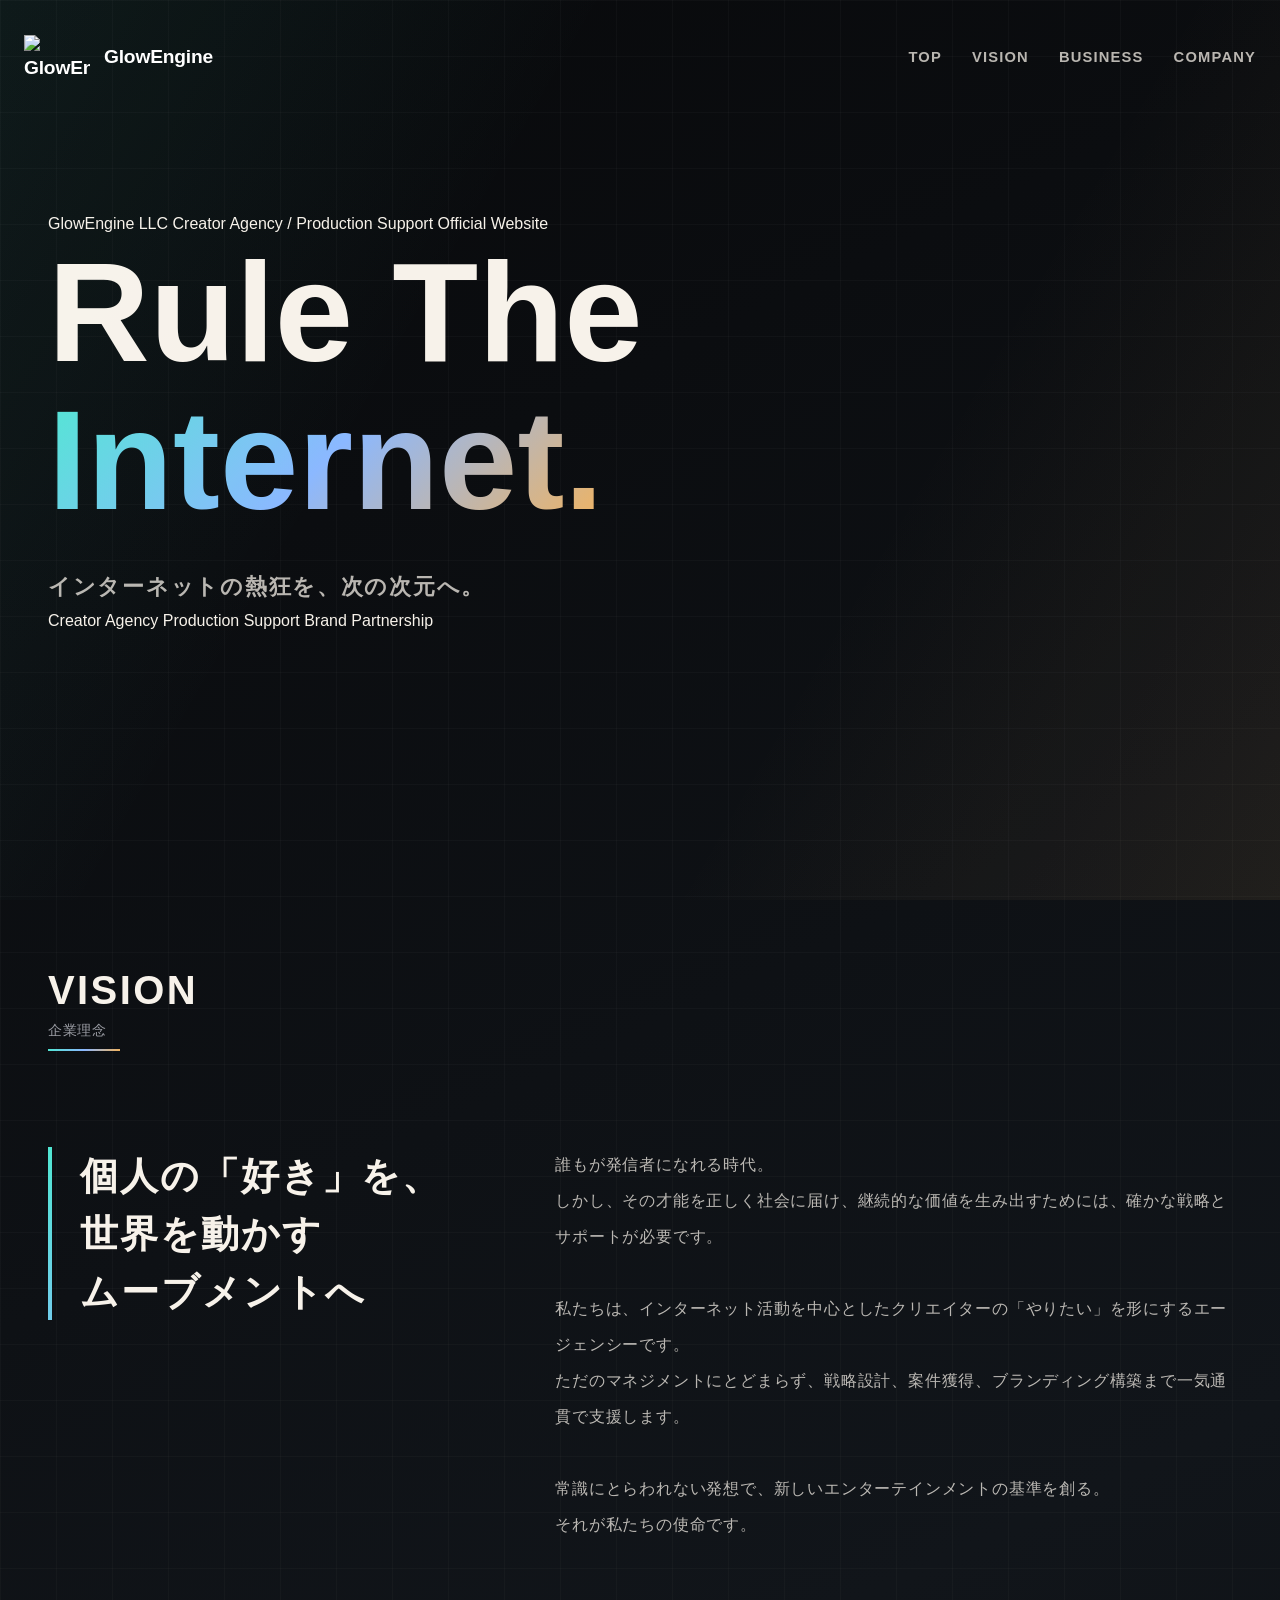
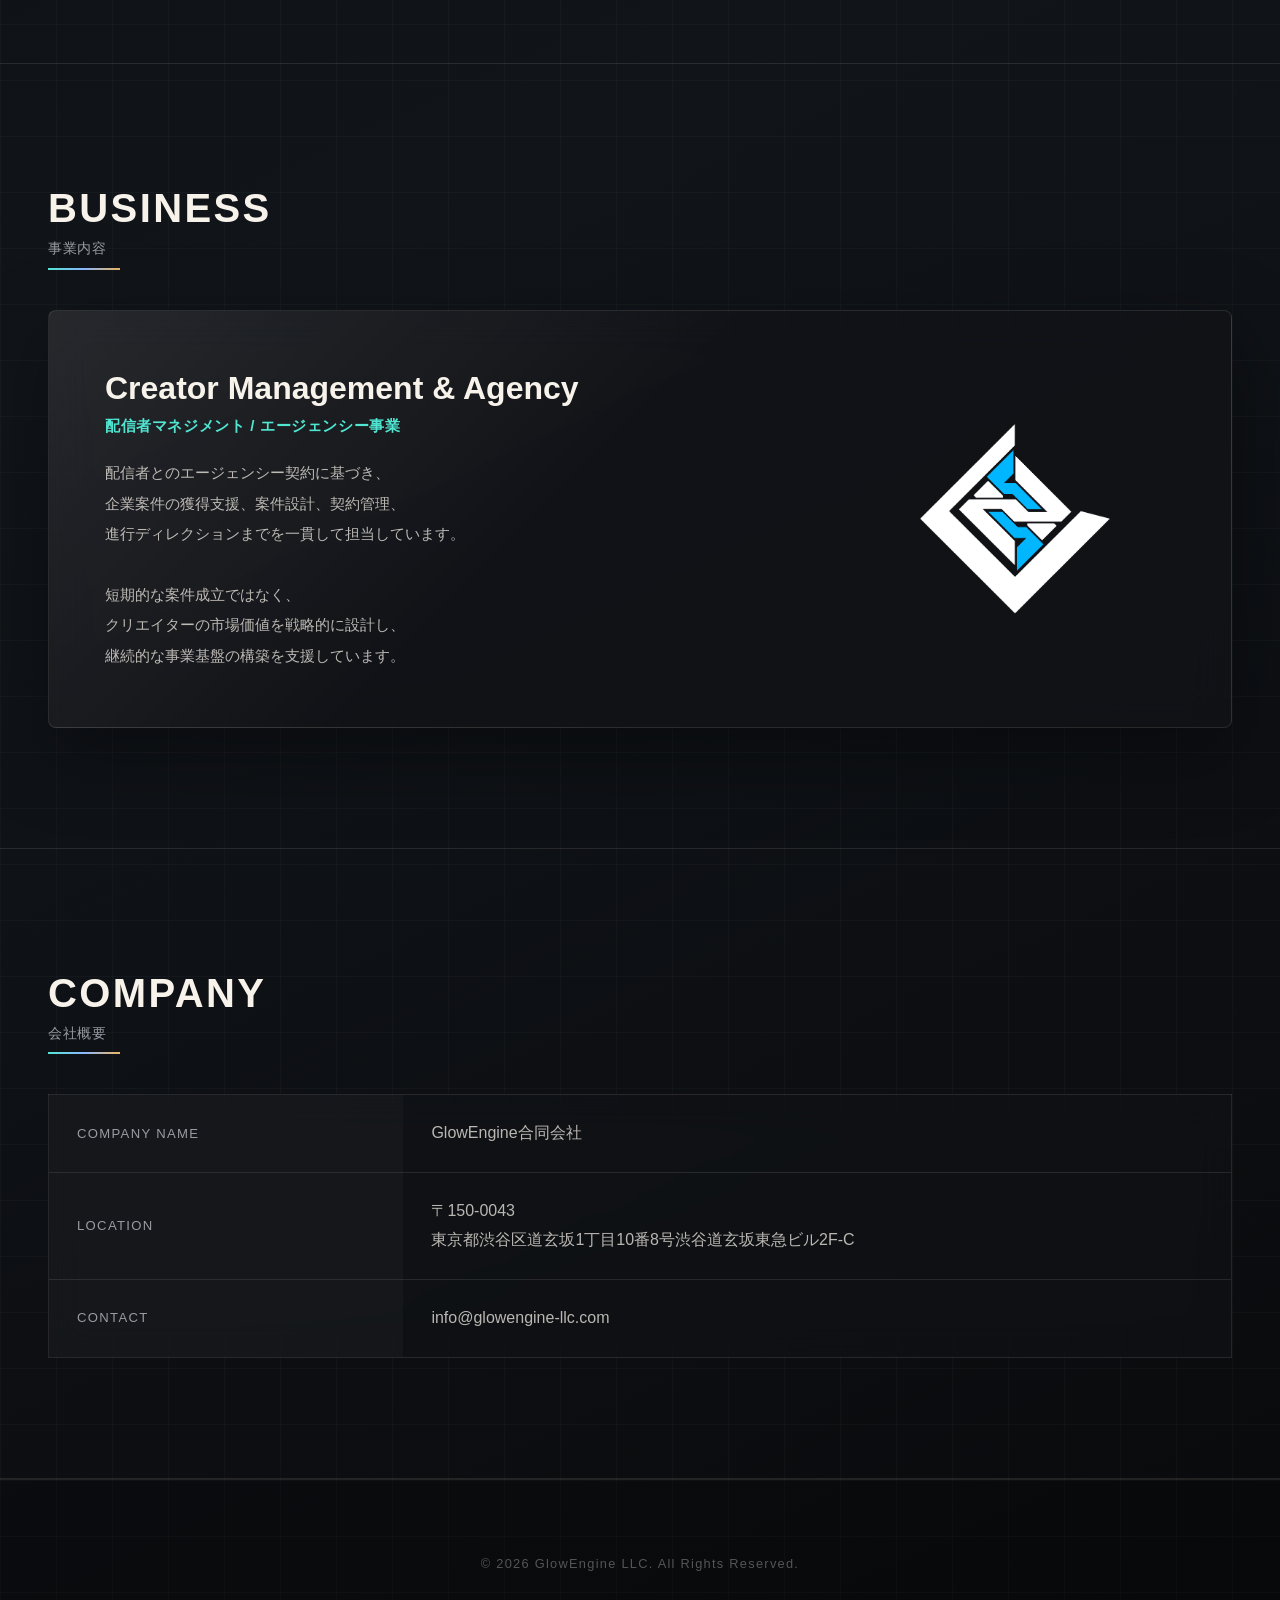
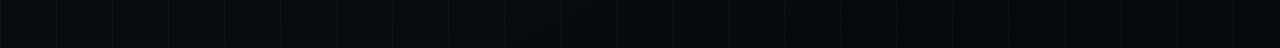
==== commit 97f992c3: "Update GlowEngine homepage markup" ====
--- a/index.html
+++ b/index.html
@@ -5,7 +5,7 @@
 <meta name="viewport" content="width=device-width, initial-scale=1.0">
 <title>GlowEngine合同会社 | CREATOR AGENCY</title>
 
-<link rel="stylesheet" href="styles.css?v=20260828-1">
+<link rel="stylesheet" href="styles.css?v=20260828-2">
 </head>
 
 <body>
@@ -28,17 +28,29 @@
     </div>
 </header>
 
-<section class="hero">
-    <div class="container">
-        <h1 class="hero-title">
-            Rule The<br>
-            <span class="highlight">Internet.</span>
-        </h1>
-        <p class="hero-subtitle">
-            インターネットの熱狂を、次の次元へ。
-        </p>
-    </div>
-</section>
+<section class="hero">
+    <div class="container">
+        <div class="hero-content">
+            <div class="hero-topline" aria-hidden="true">
+                <span>GlowEngine LLC</span>
+                <span>Creator Agency / Production Support</span>
+                <span>Official Website</span>
+            </div>
+            <h1 class="hero-title">
+                Rule The<br>
+                <span class="highlight">Internet.</span>
+            </h1>
+            <p class="hero-subtitle">
+                インターネットの熱狂を、次の次元へ。
+            </p>
+            <div class="hero-meta-line" aria-label="GlowEngine service keywords">
+                <span>Creator Agency</span>
+                <span>Production Support</span>
+                <span>Brand Partnership</span>
+            </div>
+        </div>
+    </div>
+</section>
 
 <section id="vision" class="section">
     <div class="container vision-container">
@@ -117,7 +129,7 @@
     </div>
 </footer>
 
-<script src="site.js?v=20260828-1" defer></script>
-</body>
-</html>
+<script src="site.js?v=20260828-2" defer></script>
+</body>
+</html>
 
--- a/styles.css
+++ b/styles.css
@@ -0,0 +1,482 @@
+:root {
+    --bg: #08090b;
+    --text: #f7f2ea;
+    --muted: #9a9ca3;
+    --soft: rgba(247, 242, 234, 0.74);
+    --line: rgba(247, 242, 234, 0.1);
+    --accent: #50e6d2;
+    --accent-2: #f3b35c;
+    --gradient: linear-gradient(135deg, #50e6d2 0%, #8bb8ff 50%, #f3b35c 100%);
+    --card: rgba(18, 20, 24, 0.74);
+}
+
+html {
+    scroll-behavior: smooth;
+}
+
+body {
+    margin: 0;
+    color: var(--text);
+    font-family: "Helvetica Neue", Arial, "Hiragino Sans", sans-serif;
+    line-height: 1.8;
+    background:
+        linear-gradient(rgba(255,255,255,0.025) 1px, transparent 1px),
+        linear-gradient(90deg, rgba(255,255,255,0.025) 1px, transparent 1px),
+        linear-gradient(155deg, #08090b 0%, #11151a 52%, #090a0c 100%);
+    background-size: 56px 56px, 56px 56px, auto;
+    -webkit-font-smoothing: antialiased;
+}
+
+body::before {
+    content: "";
+    position: fixed;
+    inset: 0;
+    pointer-events: none;
+    background:
+        linear-gradient(120deg, rgba(80,230,210,0.08), transparent 34%),
+        linear-gradient(300deg, rgba(243,179,92,0.08), transparent 34%);
+    mix-blend-mode: screen;
+}
+
+a {
+    color: inherit;
+    text-decoration: none;
+}
+
+img {
+    display: block;
+    max-width: 100%;
+    height: auto;
+}
+
+.container {
+    width: min(1440px, calc(100% - 96px));
+    margin: 0 auto;
+}
+
+.section {
+    padding: 120px 0;
+    border-bottom: 1px solid var(--line);
+}
+
+.section-title {
+    position: relative;
+    width: fit-content;
+    margin: 0 0 52px;
+    font-size: 2.5rem;
+    font-weight: 800;
+    line-height: 1.2;
+    letter-spacing: 0.06em;
+    text-transform: uppercase;
+}
+
+.section-title::after {
+    content: "";
+    position: absolute;
+    left: 0;
+    bottom: -12px;
+    width: 72px;
+    height: 2px;
+    background: var(--gradient);
+}
+
+.section-title span {
+    display: block;
+    margin-top: 8px;
+    color: var(--muted);
+    font-size: 0.9rem;
+    font-weight: 400;
+    letter-spacing: 0.05em;
+    text-transform: none;
+}
+
+header {
+    position: fixed;
+    top: 0;
+    z-index: 100;
+    width: 100%;
+    padding: 28px 0;
+    background: transparent;
+    border-bottom: 1px solid transparent;
+    backdrop-filter: none;
+    -webkit-backdrop-filter: none;
+    transition:
+        padding 240ms var(--ease),
+        background 240ms var(--ease),
+        border-color 240ms var(--ease),
+        box-shadow 240ms var(--ease),
+        backdrop-filter 240ms var(--ease);
+}
+
+header.is-scrolled {
+    padding: 10px 0;
+    background: rgba(8, 9, 11, 0.72);
+    border-bottom-color: rgba(247, 242, 234, 0.08);
+    box-shadow: 0 18px 46px rgba(0, 0, 0, 0.22);
+    backdrop-filter: blur(26px) saturate(150%);
+    -webkit-backdrop-filter: blur(26px) saturate(150%);
+}
+
+header .container {
+    width: calc(100% - 48px);
+    max-width: none;
+}
+
+.header-inner {
+    display: flex;
+    align-items: center;
+    justify-content: space-between;
+    min-height: 58px;
+    gap: 3rem;
+    transition: min-height 240ms var(--ease);
+}
+
+header.is-scrolled .header-inner {
+    min-height: 50px;
+}
+
+.logo {
+    display: inline-flex;
+    align-items: center;
+    gap: 14px;
+    color: #fff;
+    font-size: 1.2rem;
+    font-weight: 800;
+    letter-spacing: -0.01em;
+}
+
+.header-logo-img {
+    width: 66px;
+    height: 44px;
+    object-fit: contain;
+    transition:
+        width 240ms var(--ease),
+        height 240ms var(--ease);
+}
+
+header.is-scrolled .header-logo-img {
+    width: 58px;
+    height: 38px;
+}
+
+nav ul {
+    display: flex;
+    gap: 30px;
+    padding: 0;
+    margin: 0;
+    list-style: none;
+}
+
+nav a {
+    display: inline-flex;
+    align-items: center;
+    min-height: 36px;
+    padding: 0;
+    border-radius: 0;
+    color: var(--soft);
+    font-size: 0.92rem;
+    font-weight: 800;
+    letter-spacing: 0.08em;
+    text-transform: uppercase;
+    transition: color 200ms var(--ease), opacity 200ms var(--ease);
+}
+
+nav a:hover {
+    color: var(--accent);
+}
+
+.hero {
+    min-height: 720px;
+    height: 94vh;
+    display: flex;
+    align-items: center;
+    justify-content: flex-start;
+    text-align: left;
+}
+
+.hero .container {
+    display: flex;
+    flex-direction: column;
+    align-items: flex-start;
+}
+
+.hero-title {
+    max-width: 980px;
+    margin: 0;
+    font-size: clamp(4.6rem, 11vw, 9.8rem);
+    font-weight: 900;
+    line-height: 1.05;
+    letter-spacing: 0;
+}
+
+.hero-title .highlight {
+    display: inline-block;
+    background: var(--gradient);
+    -webkit-background-clip: text;
+    -webkit-text-fill-color: transparent;
+}
+
+.hero-subtitle {
+    display: block;
+    margin: 34px 0 0;
+    padding: 0;
+    border: 0;
+    background: transparent;
+    color: var(--soft);
+    font-size: clamp(1rem, 2vw, 1.35rem);
+    font-weight: 800;
+    line-height: 1.8;
+    letter-spacing: 0.08em;
+}
+
+.vision-container {
+    display: grid;
+    grid-template-columns: 0.8fr 1.2fr;
+    gap: 56px;
+    align-items: start;
+}
+
+.vision-container .section-title {
+    grid-column: 1 / -1;
+}
+
+.vision-catch {
+    position: sticky;
+    top: 124px;
+    margin: 0;
+    padding-left: 28px;
+    border-left: 4px solid;
+    border-image: var(--gradient) 1;
+    font-size: clamp(1.7rem, 3vw, 2.65rem);
+    font-weight: 800;
+    line-height: 1.5;
+    letter-spacing: 0.05em;
+}
+
+.vision-catch span {
+    display: block;
+    white-space: nowrap;
+}
+
+.vision-text {
+    max-width: none;
+    margin: 0;
+    color: var(--soft);
+    font-size: 1rem;
+    line-height: 2.25;
+    letter-spacing: 0.05em;
+}
+
+.production-card {
+    position: relative;
+    display: flex;
+    align-items: center;
+    justify-content: space-between;
+    gap: 56px;
+    padding: clamp(28px, 5vw, 56px);
+    overflow: hidden;
+    border: 1px solid var(--line);
+    border-radius: 8px;
+    background:
+        linear-gradient(135deg, rgba(255,255,255,0.09), transparent 44%),
+        var(--card);
+    box-shadow: 0 24px 80px rgba(0,0,0,0.36);
+    backdrop-filter: blur(20px);
+}
+
+.production-card::before {
+    content: none;
+}
+
+.production-info {
+    position: relative;
+    z-index: 1;
+    flex: 1;
+    min-width: 300px;
+}
+
+.production-name {
+    margin-bottom: 22px;
+    color: var(--text);
+    font-size: clamp(1.45rem, 3.4vw, 2rem);
+    font-weight: 800;
+    line-height: 1.35;
+    letter-spacing: 0;
+}
+
+.production-name span {
+    display: block;
+    margin-top: 6px;
+    color: var(--accent);
+    font-size: 0.95rem;
+    letter-spacing: 0.04em;
+}
+
+.production-desc {
+    margin: 0;
+    color: var(--soft);
+    font-size: 0.95rem;
+    line-height: 2;
+}
+
+.production-image-container {
+    position: relative;
+    z-index: 1;
+    flex: 0 0 min(320px, 34%);
+    display: flex;
+    align-items: center;
+    justify-content: center;
+}
+
+.production-logo-img {
+    width: min(320px, 100%);
+    max-width: 320px;
+}
+
+.company-table {
+    width: 100%;
+    overflow: hidden;
+    border: 1px solid var(--line);
+    border-collapse: collapse;
+    background: rgba(18,20,24,0.52);
+    backdrop-filter: blur(18px);
+}
+
+.company-table th,
+.company-table td {
+    padding: 24px 28px;
+    border-bottom: 1px solid var(--line);
+    text-align: left;
+}
+
+.company-table th {
+    width: 30%;
+    color: var(--muted);
+    background: rgba(255,255,255,0.025);
+    font-size: 0.82rem;
+    font-weight: 400;
+    letter-spacing: 0.1em;
+    text-transform: uppercase;
+}
+
+.company-table td {
+    color: var(--soft);
+}
+
+footer {
+    padding: 60px 0;
+    border-top: 1px solid var(--line);
+    background: rgba(0,0,0,0.18);
+    color: #555;
+    text-align: center;
+    font-size: 0.8rem;
+    letter-spacing: 0.1em;
+}
+
+@media (max-width: 768px) {
+    .container {
+        width: calc(100% - 44px);
+    }
+
+    header {
+        padding: 18px 0;
+    }
+
+    header.is-scrolled {
+        padding: 8px 0;
+    }
+
+    nav {
+        display: none;
+    }
+
+    .header-logo-img {
+        width: 68px;
+        height: 44px;
+    }
+
+    .hero {
+        min-height: 620px;
+        height: 86vh;
+    }
+
+    .hero-title {
+        font-size: clamp(3.6rem, 18vw, 5.2rem);
+    }
+
+    .hero-subtitle {
+        font-size: clamp(0.9rem, 3.5vw, 1.2rem);
+        letter-spacing: 0.05em;
+    }
+
+    .section {
+        padding: 64px 0;
+    }
+
+    .section-title {
+        margin-bottom: 40px;
+    }
+
+    .vision-container {
+        display: block;
+    }
+
+    .vision-catch {
+        position: static;
+        margin-bottom: 28px;
+        padding-left: 15px;
+        font-size: clamp(1.2rem, 5vw, 1.5rem);
+        letter-spacing: 0.02em;
+    }
+
+    .pc-br {
+        display: none;
+    }
+
+    .production-card {
+        flex-direction: column-reverse;
+        align-items: stretch;
+        gap: 24px;
+    }
+
+    .production-info {
+        min-width: 0;
+    }
+
+    .production-image-container {
+        flex: none;
+        min-height: 220px;
+    }
+
+    .production-logo-img {
+        width: min(240px, 88%);
+        max-width: 240px;
+    }
+
+    .company-table,
+    .company-table tbody,
+    .company-table tr,
+    .company-table th,
+    .company-table td {
+        display: block;
+    }
+
+    .company-table {
+        border-radius: 8px;
+    }
+
+    .company-table th,
+    .company-table td {
+        width: auto;
+        padding: 10px 18px;
+    }
+
+    .company-table th {
+        padding-top: 20px;
+        border-bottom: 0;
+    }
+
+    .company-table td {
+        padding-bottom: 20px;
+    }
+}
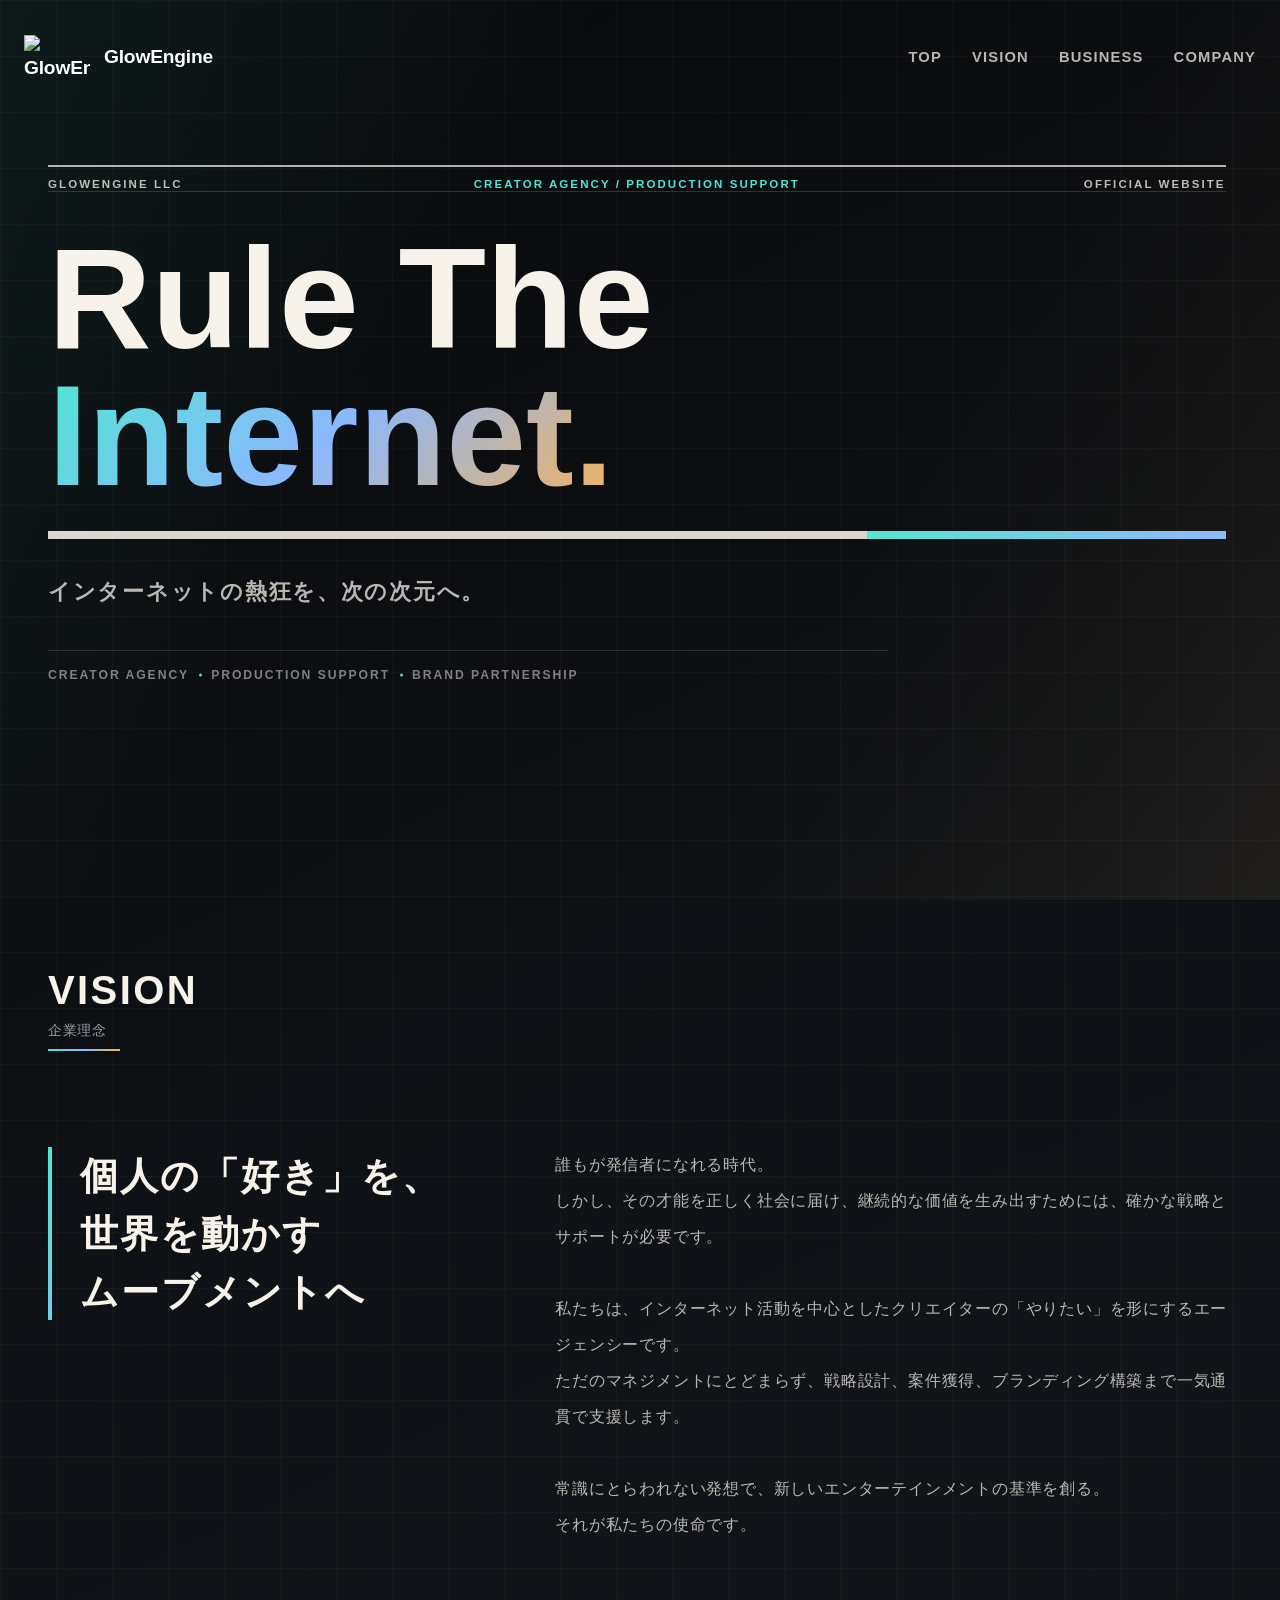
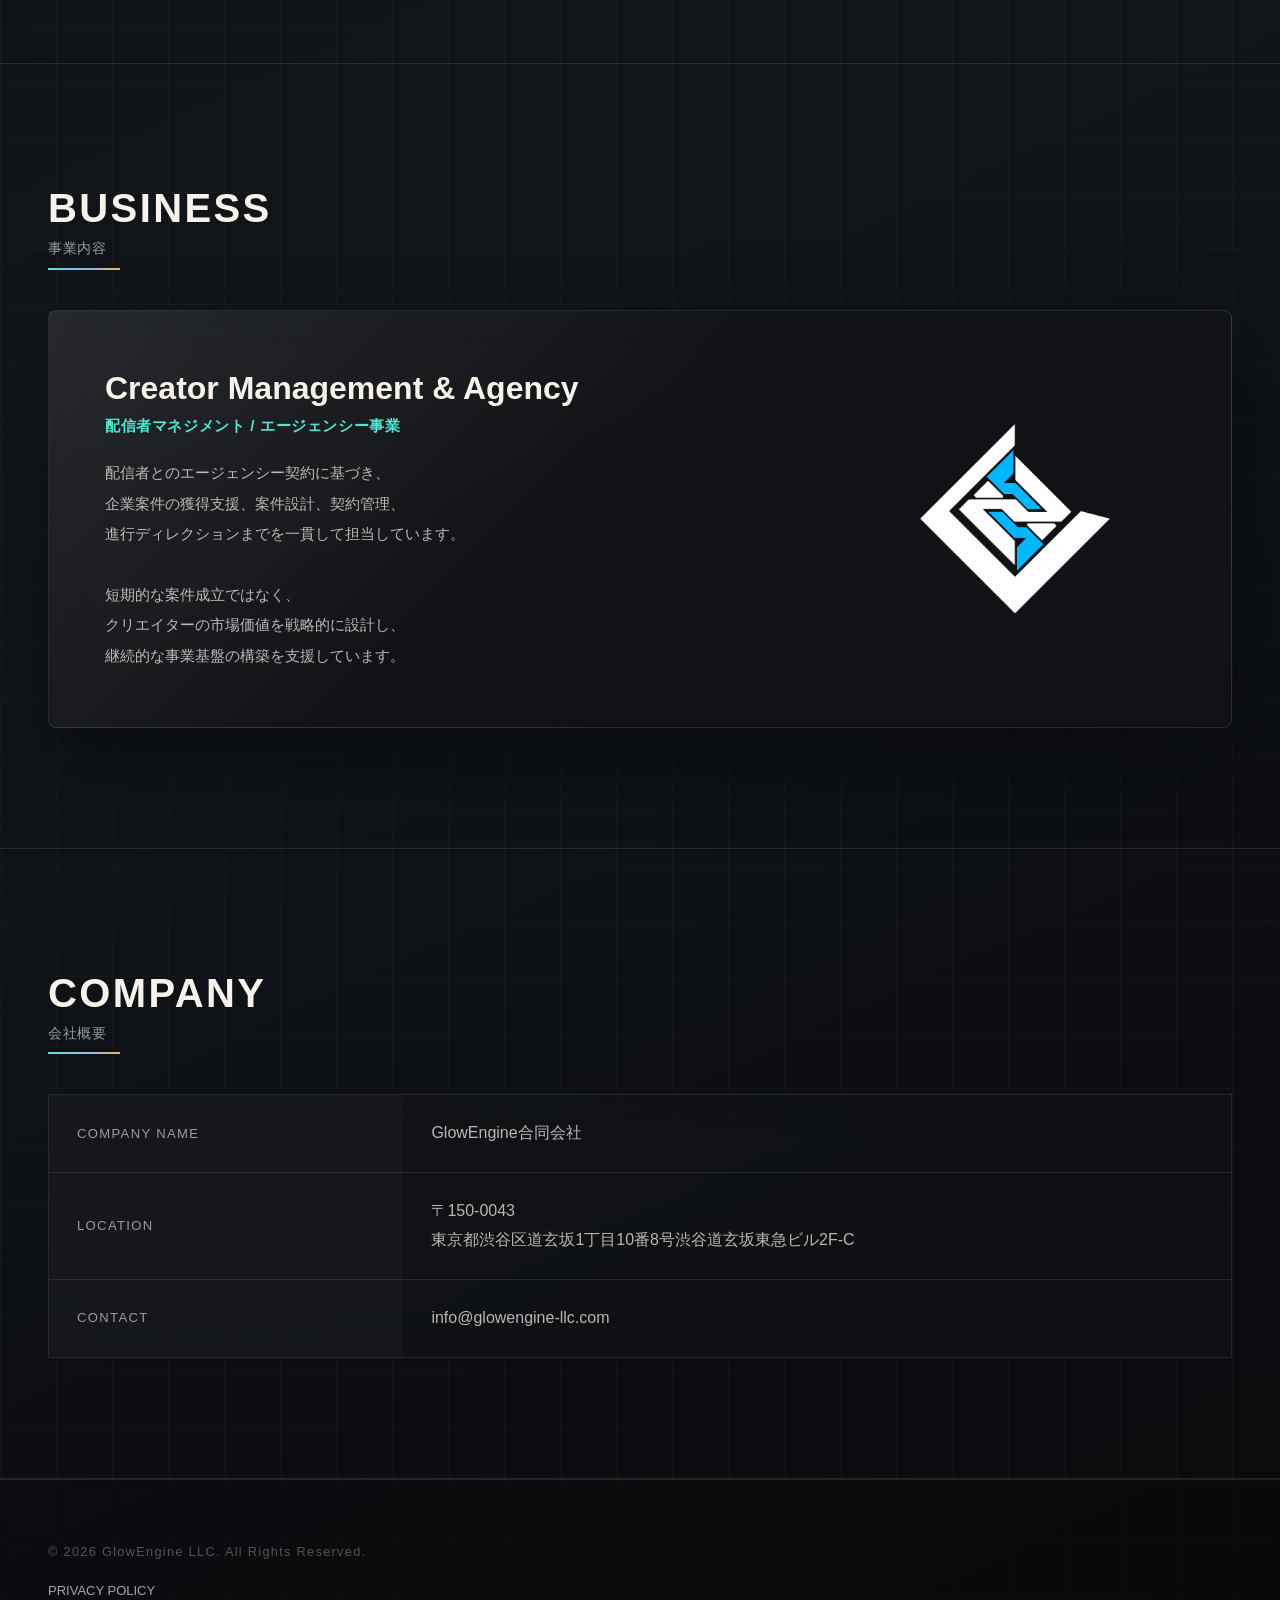
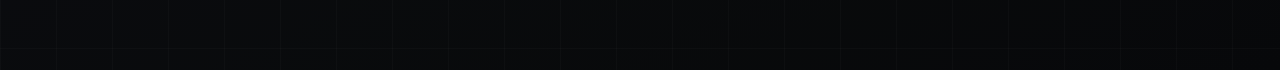
==== commit 5a4fb644: "Add left-aligned privacy policy footer link" ====
--- a/index.html
+++ b/index.html
@@ -5,7 +5,14 @@
 <meta name="viewport" content="width=device-width, initial-scale=1.0">
 <title>GlowEngine合同会社 | CREATOR AGENCY</title>
 
-<link rel="stylesheet" href="styles.css?v=20260828-2">
+<link rel="stylesheet" href="styles.css?v=20260828-2">
+<style>
+footer .container { display: flex; flex-direction: column; align-items: flex-start; gap: 8px; text-align: left; }
+footer p { margin: 0; }
+footer .privacy-link { color: #a5a7ad; font-size: 13px; letter-spacing: 0; padding: 8px 0; }
+footer .privacy-link:hover { color: #50e6d2; }
+footer .privacy-link:focus-visible { outline: 2px solid #50e6d2; outline-offset: 5px; }
+</style>
 </head>
 
 <body>
@@ -125,7 +132,8 @@
 
 <footer>
     <div class="container">
-        <p>&copy; 2026 GlowEngine LLC. All Rights Reserved.</p>
+        <p>&copy; 2026 GlowEngine LLC. All Rights Reserved.</p>
+        <a class="privacy-link" href="privacy.html" aria-label="プライバシーポリシー">PRIVACY POLICY</a>
     </div>
 </footer>
 
@@ -133,3 +141,4 @@
 </body>
 </html>
 
+
--- a/styles.css
+++ b/styles.css
@@ -5,10 +5,11 @@
     --soft: rgba(247, 242, 234, 0.74);
     --line: rgba(247, 242, 234, 0.1);
     --accent: #50e6d2;
-    --accent-2: #f3b35c;
-    --gradient: linear-gradient(135deg, #50e6d2 0%, #8bb8ff 50%, #f3b35c 100%);
-    --card: rgba(18, 20, 24, 0.74);
-}
+    --accent-2: #f3b35c;
+    --gradient: linear-gradient(135deg, #50e6d2 0%, #8bb8ff 50%, #f3b35c 100%);
+    --card: rgba(18, 20, 24, 0.74);
+    --ease: cubic-bezier(0.2, 0.8, 0.2, 1);
+}
 
 html {
     scroll-behavior: smooth;
@@ -50,7 +51,7 @@
 }
 
 .container {
-    width: min(1440px, calc(100% - 96px));
+    width: min(1580px, calc(100% - 96px));
     margin: 0 auto;
 }
 
@@ -186,28 +187,74 @@
 }
 
 .hero {
+    position: relative;
     min-height: 720px;
     height: 94vh;
     display: flex;
     align-items: center;
     justify-content: flex-start;
     text-align: left;
+    overflow: hidden;
 }
 
 .hero .container {
-    display: flex;
-    flex-direction: column;
-    align-items: flex-start;
+    position: relative;
+    z-index: 1;
+    display: block;
+}
+
+.hero-content {
+    position: relative;
+    max-width: min(1300px, 92vw);
+    z-index: 2;
+}
+
+.hero-topline {
+    display: grid;
+    grid-template-columns: 1fr auto 1fr;
+    gap: 28px;
+    align-items: center;
+    margin-bottom: 38px;
+    padding-top: 12px;
+    border-top: 2px solid rgba(247, 242, 234, 0.72);
+    border-bottom: 1px solid rgba(247, 242, 234, 0.16);
+    color: rgba(247, 242, 234, 0.76);
+    font-size: 0.72rem;
+    font-weight: 900;
+    line-height: 1;
+    letter-spacing: 0.18em;
+    text-transform: uppercase;
+}
+
+.hero-topline span:nth-child(2) {
+    color: var(--accent);
+}
+
+.hero-topline span:last-child {
+    text-align: right;
 }
 
 .hero-title {
-    max-width: 980px;
-    margin: 0;
-    font-size: clamp(4.6rem, 11vw, 9.8rem);
-    font-weight: 900;
-    line-height: 1.05;
-    letter-spacing: 0;
-}
+    position: relative;
+    max-width: min(1240px, 92vw);
+    margin: 0;
+    padding-bottom: 26px;
+    border-bottom: 8px solid rgba(247, 242, 234, 0.88);
+    font-size: clamp(5rem, 11.2vw, 10.35rem);
+    font-weight: 900;
+    line-height: 0.96;
+    letter-spacing: 0;
+}
+
+.hero-title::after {
+    content: "";
+    position: absolute;
+    right: 0;
+    bottom: -8px;
+    width: min(28vw, 360px);
+    height: 8px;
+    background: linear-gradient(90deg, rgba(80, 230, 210, 0.95) 0%, rgba(139, 184, 255, 0.95) 100%);
+}
 
 .hero-title .highlight {
     display: inline-block;
@@ -218,7 +265,7 @@
 
 .hero-subtitle {
     display: block;
-    margin: 34px 0 0;
+    margin: 34px 0 0;
     padding: 0;
     border: 0;
     background: transparent;
@@ -227,6 +274,38 @@
     font-weight: 800;
     line-height: 1.8;
     letter-spacing: 0.08em;
+}
+
+.hero-meta-line {
+    display: flex;
+    flex-wrap: wrap;
+    gap: 10px 22px;
+    width: min(100%, 840px);
+    margin-top: 38px;
+    padding-top: 18px;
+    border-top: 1px solid rgba(247, 242, 234, 0.14);
+    color: rgba(247, 242, 234, 0.5);
+    font-size: 0.76rem;
+    font-weight: 900;
+    line-height: 1;
+    letter-spacing: 0.16em;
+    text-transform: uppercase;
+}
+
+.hero-meta-line span {
+    position: relative;
+}
+
+.hero-meta-line span + span::before {
+    content: "";
+    position: absolute;
+    left: -12px;
+    top: 50%;
+    width: 3px;
+    height: 3px;
+    border-radius: 50%;
+    background: var(--accent);
+    transform: translateY(-50%);
 }
 
 .vision-container {
@@ -395,19 +474,51 @@
         height: 44px;
     }
 
-    .hero {
-        min-height: 620px;
-        height: 86vh;
-    }
-
-    .hero-title {
-        font-size: clamp(3.6rem, 18vw, 5.2rem);
-    }
-
-    .hero-subtitle {
-        font-size: clamp(0.9rem, 3.5vw, 1.2rem);
-        letter-spacing: 0.05em;
-    }
+    .hero {
+        min-height: 620px;
+        height: 86vh;
+    }
+
+    .hero .container {
+        display: block;
+    }
+
+    .hero-title {
+        font-size: clamp(3.6rem, 18vw, 5.2rem);
+        border-bottom-width: 5px;
+    }
+
+    .hero-title::after {
+        bottom: -5px;
+        height: 5px;
+        width: 44vw;
+    }
+
+    .hero-subtitle {
+        font-size: clamp(0.9rem, 3.5vw, 1.2rem);
+        letter-spacing: 0.05em;
+    }
+
+    .hero-topline {
+        display: block;
+        margin-bottom: 30px;
+        font-size: 0.62rem;
+        line-height: 1.8;
+        letter-spacing: 0.12em;
+    }
+
+    .hero-topline span {
+        display: block;
+    }
+
+    .hero-topline span:last-child {
+        text-align: left;
+    }
+
+    .hero-meta-line {
+        font-size: 0.66rem;
+        letter-spacing: 0.1em;
+    }
 
     .section {
         padding: 64px 0;
@@ -480,3 +591,4 @@
         padding-bottom: 20px;
     }
 }
+
